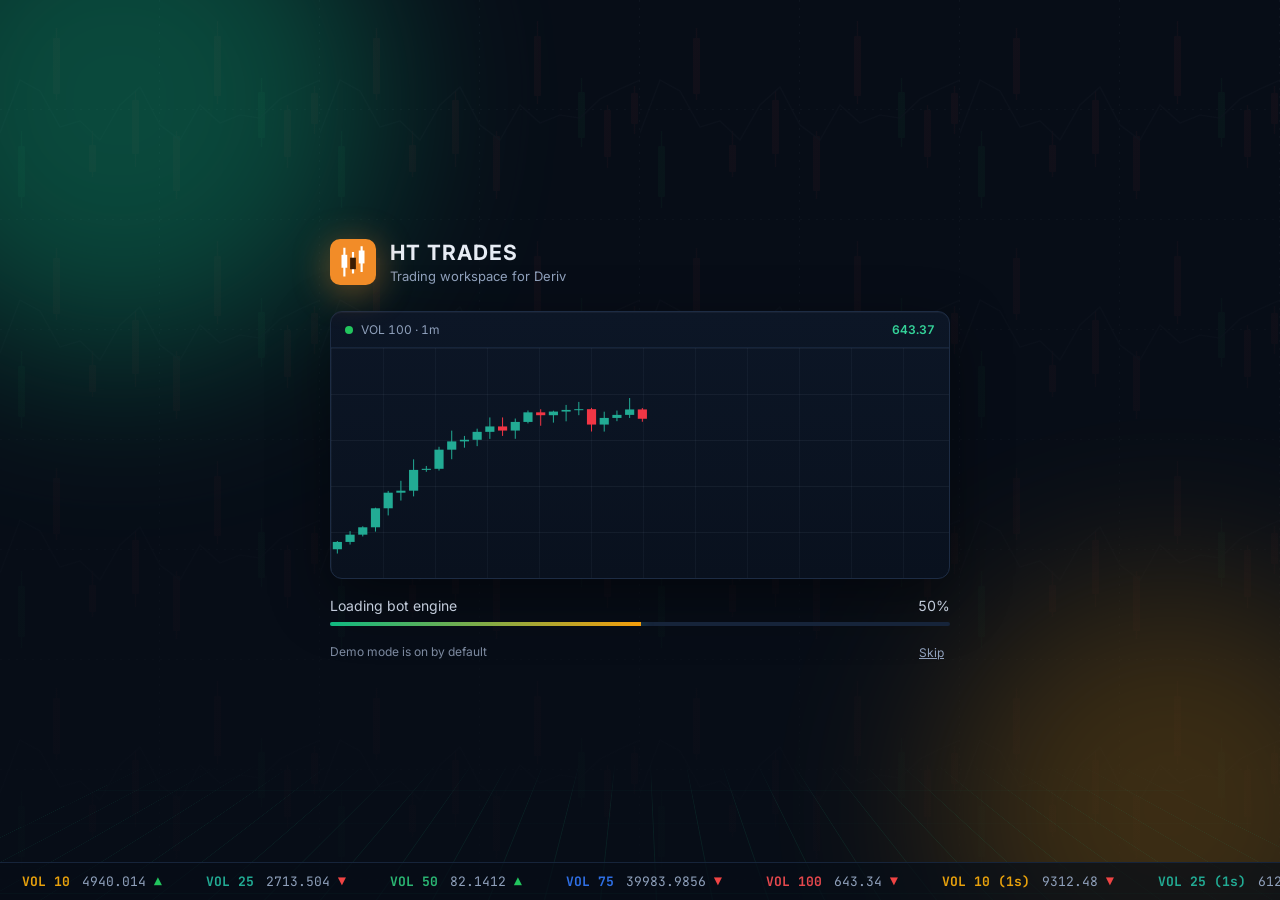
==== index.html @ c27718d3 "Update HTTrades" ====
<!DOCTYPE html>
<html lang="en">
<head>
<meta charset="utf-8">
<meta name="viewport" content="width=device-width, initial-scale=1, viewport-fit=cover">
<title>HT TRADES · Deriv trading workspace</title>
<meta name="description" content="Build, test and run Deriv trading bots. Bot Builder, Free and Premium Bots, Quick Bot, Signal AI, Bulk Trader, Manual Trader, Auto Trader, charts and analysis in one workspace.">
<meta name="theme-color" content="#0f1724">
<link rel="icon" href="data:image/svg+xml,%3Csvg xmlns='http://www.w3.org/2000/svg' viewBox='0 0 32 32'%3E%3Crect width='32' height='32' rx='7' fill='%23f28c28'/%3E%3Crect x='8' y='11' width='4' height='9' fill='%23fff'/%3E%3Crect x='14' y='13' width='4' height='8' fill='%233b1d04'/%3E%3Crect x='20' y='8' width='4' height='9' fill='%23fff'/%3E%3C/svg%3E">
<link rel="preconnect" href="https://fonts.googleapis.com"><link rel="preconnect" href="https://fonts.gstatic.com" crossorigin>
<link rel="stylesheet" href="https://fonts.googleapis.com/css2?family=Inter:wght@400;500;600;700;800&family=JetBrains+Mono:wght@400;600&display=swap">
<link rel="stylesheet" href="css/base.css"><link rel="stylesheet" href="css/boot.css"><link rel="stylesheet" href="css/landing.css"><link rel="stylesheet" href="css/app.css"><link rel="stylesheet" href="css/pages.css"><link rel="stylesheet" href="css/theme.css">
</head>
<body data-view="boot">
<section id="boot">
 <div class="bbg" aria-hidden="true"><i class="glow g1"></i><i class="glow g2"></i><div class="bgrid"></div></div>
 <div class="btk" aria-hidden="true"><div id="btk"></div></div>
 <div class="bx">
  <div class="brandlock"><svg viewBox="0 0 32 32" aria-hidden="true"><rect width="32" height="32" rx="7" fill="#f28c28"/><path d="M10 6v20M16 9v15M22 5v18" stroke="#fff" stroke-width="1.5"/><rect x="8" y="11" width="4" height="9" fill="#fff"/><rect x="14" y="13" width="4" height="8" fill="#3b1d04"/><rect x="20" y="8" width="4" height="9" fill="#fff"/></svg><div><b>HT TRADES</b><span>Trading workspace for Deriv</span></div></div>
  <div class="bchart"><div class="bch"><span><i class="ldot"></i>VOL 100 · 1m</span><span id="bpx">—</span></div><canvas id="bcv"></canvas></div>
  <div class="bmeta"><span id="bst">Initialising workspace</span><span id="bpc">0%</span></div>
  <div class="pb"><b id="bp"></b></div>
  <div class="bfoot"><span>Demo mode is on by default</span><button id="skip">Skip</button></div>
 </div>
</section>

<main id="landing" hidden>
 <header class="ln"><div class="wd">
  <a class="logo" href="#top" aria-label="HT TRADES home"><svg viewBox="0 0 32 32" aria-hidden="true"><rect width="32" height="32" rx="7" fill="#f28c28"/><path d="M10 6v20M16 9v15M22 5v18" stroke="#fff" stroke-width="1.5"/><rect x="8" y="11" width="4" height="9" fill="#fff"/><rect x="14" y="13" width="4" height="8" fill="#3b1d04"/><rect x="20" y="8" width="4" height="9" fill="#fff"/></svg><span>HT <b class="or">TRADES</b></span></a>
  <nav class="lk" id="lk"><a href="#platform">Platform</a><a href="#tools">Tools</a><a href="#markets">Markets</a><a href="#how">How it works</a><a href="#faq">FAQ</a><a href="#risk">Risk</a><button class="mo" data-login>Log in</button><button class="mo" data-signup>Sign up</button></nav>
  <div class="la"><button class="btn b-ln" data-login>Log in</button><button class="btn b-or" data-signup>Sign up</button><button class="mnu" id="mnu" aria-label="Open menu" aria-expanded="false"><svg viewBox="0 0 24 24"><path d="M4 7h16M4 12h16M4 17h16"/></svg></button></div>
 </div></header>
 <div class="tick" id="top"><div id="tk"></div></div>
 <section class="wd hero tilebg-d">
  <div>
   <h1>Build, test and run Deriv trading bots in one workspace</h1>
   <p>Assemble strategies from blocks, follow live market data, and practise on a demo account before you use real funds.</p>
   <div class="cta"><button class="btn b-or" data-login>Log in with Deriv</button><button class="btn b-ln" data-go="app">Explore the demo</button></div>
   <ul class="facts"><li>Demo account by default</li><li>Live Deriv market data</li><li>No coding required</li></ul>
  </div>
  <div class="pn">
   <div class="ph"><div><b id="lcn"></b><span class="sub">1-minute candles</span></div><div class="pp"><b id="lcp"></b><span id="lcc"></span></div></div>
   <div class="tabs" id="lt"></div>
   <canvas id="hc"></canvas>
   <div class="pf sub" id="lcs"></div>
  </div>
 </section>
 <section class="sec wd" id="platform"><h2>Everything you need to run a strategy</h2><p class="lead">One workspace for building, testing and trading, so you spend your time on the strategy rather than the tooling.</p><div class="fg"><div><svg class="ico" viewBox="0 0 24 24"><path d="M4 4h7v7H4zM13 13h7v7h-7zM13 4h7v4h-7zM4 15h7v5H4z"/></svg><h3>Bot Builder</h3><p>Set trade parameters, a buy condition, limits and loss handling, then save, load and run.</p></div><div><svg class="ico" viewBox="0 0 24 24"><path d="M13 3L5 14h6l-1 7 8-11h-6z"/></svg><h3>Quick, Speed and Bulk</h3><p>Run a ready-made bot, trade every tick with Speed Bot, or place several contracts at once.</p></div><div><svg class="ico" viewBox="0 0 24 24"><path d="M4 6h16M4 12h16M4 18h16M9 4v4M15 10v4M8 16v4"/></svg><h3>Manual Trader</h3><p>Trade contract by contract with the live chart beside you.</p></div><div><svg class="ico" viewBox="0 0 24 24"><path d="M8 8h11v11H8zM5 16V5h11"/></svg><h3>Copy Trading</h3><p>Follow the HT TRADES master account and mirror its trades.</p></div><div><svg class="ico" viewBox="0 0 24 24"><path d="M5 20V10M12 20V4M19 20v-7"/></svg><h3>Charts and analysis</h3><p>Live candles, digit statistics and signals calculated from real tick data.</p></div><div><svg class="ico" viewBox="0 0 24 24"><path d="M12 3l8 3v6c0 5-3.5 8-8 9-4.5-1-8-4-8-9V6zM12 8v5M12 16h.01"/></svg><h3>Risk Calculator and Reports</h3><p>Size stakes before you run a bot, then review every settled contract and export it.</p></div></div></section>
 <section class="sec wd" id="tools"><h2>The tools inside</h2><p class="lead">Every tab in the workspace, grouped by what you are trying to do.</p>
  <div class="tl">
   <div><b>Automate</b><p>Bot Builder · Quick Bot · Free Bots · Premium Bots · Auto Trader · Speed Lab</p></div>
   <div><b>Trade by hand</b><p>Manual Trader · Bulk Trader · Copy Trading</p></div>
   <div><b>Read the market</b><p>Charts · Analysis Tools · Signals · Signal AI</p></div>
   <div><b>Stay in control</b><p>Risk Calculator · Reports · Tutorials</p></div>
  </div></section>
 <section class="sec wd" id="markets"><h2>Synthetic indices</h2><p class="lead">Prices stream from Deriv when connected. Change is measured over the last hour.</p>
  <div class="tw"><table class="mk"><thead><tr><th>Index</th><th>Last price</th><th>1h change</th><th>1h trend</th></tr></thead><tbody id="mt"></tbody></table></div><p class="sub" id="mns" style="margin-top:10px"></p></section>
 <section class="sec wd" id="how"><h2>How it works</h2><p class="lead">Go from login to a tested strategy in three steps.</p>
  <div class="st"><div><span>Step 1</span><b>Log in with Deriv</b><p>Log in once with Deriv and come straight back. Your Deriv demo and real accounts appear here.</p></div><div><span>Step 2</span><b>Build or load a bot</b><p>Start from a free bot, import a file, or set up the blocks yourself.</p></div><div><span>Step 3</span><b>Test on demo, then go live</b><p>Run the strategy on a demo account first, and switch to real funds only when you choose to.</p></div></div></section>
 <section class="sec wd" id="faq"><h2>Questions</h2><p class="lead">Short answers to what new users ask first.</p><div class="fq" id="lfq"></div></section>
 <section class="sec wd" id="risk"><div class="rk"><b>Risk warning.</b> Deriv offers complex derivatives that can lose money rapidly. Demo results do not guarantee live performance. Trade only with money you can afford to lose.</div></section>
 <section class="band tilebg-d"><h2>Start on a demo account</h2><p>Practise with 10,000 USD of virtual funds. No card needed.</p><div class="cta" style="justify-content:center"><button class="btn b-or" data-signup>Create a free account</button><button class="btn b-ln" data-go="app">Open the demo</button></div></section>
 <footer class="wd lf">
  <div class="lfg">
   <div><a class="logo" href="#top"><svg viewBox="0 0 32 32" aria-hidden="true"><rect width="32" height="32" rx="7" fill="#f28c28"/><rect x="8" y="11" width="4" height="9" fill="#fff"/><rect x="14" y="13" width="4" height="8" fill="#3b1d04"/><rect x="20" y="8" width="4" height="9" fill="#fff"/></svg><span>HT <b class="or">TRADES</b></span></a><p>An independent third-party tool built on the Deriv API. HT TRADES is not operated by Deriv.</p></div>
   <div><b>Workspace</b><a href="#platform">Platform</a><a href="#tools">Tools</a><a href="#markets">Markets</a><a href="#faq">FAQ</a></div>
   <div><b>Deriv</b><a href="https://deriv.com" target="_blank" rel="noopener">deriv.com</a><a href="https://app.deriv.com/account/api-token" target="_blank" rel="noopener">API token</a><a href="https://api.deriv.com" target="_blank" rel="noopener">Deriv API</a></div>
   <div><b>Account</b><button data-login>Log in</button><button data-signup>Sign up</button><button data-go="app">Demo workspace</button></div>
  </div>
  <p class="lcopy">© <span id="yr">2026</span> HT TRADES. Trading derivatives carries a high risk of loss.</p>
 </footer>
</main>

<div id="app" hidden>
 <header class="appbar">
  <a class="brand" href="#" data-go="landing" aria-label="HT TRADES home"><span class="bl"><svg viewBox="0 0 32 32" aria-hidden="true"><rect width="32" height="32" rx="7" fill="#f28c28"/><path d="M10 6v20M16 9v15M22 5v18" stroke="#fff" stroke-width="1.5"/><rect x="8" y="11" width="4" height="9" fill="#fff"/><rect x="14" y="13" width="4" height="8" fill="#3b1d04"/><rect x="20" y="8" width="4" height="9" fill="#fff"/></svg></span><span class="bt"><b>HT TRADES</b></span></a>
  <div class="acct"><button class="abtn" id="ab-btn" aria-label="Accounts" aria-expanded="false"><span class="coin" id="ak"><svg viewBox="0 0 32 32" aria-hidden="true"><circle cx="16" cy="16" r="16" fill="currentColor"/><path d="M11.5 9.5h5a6.5 6.5 0 0 1 0 13h-5zM8 13.5h7M8 18.5h7" fill="none" stroke="#fff" stroke-width="2.2" stroke-linecap="round" stroke-linejoin="round"/></svg></span><span class="abx"><small id="atg">Demo</small><b class="bal" id="ab">10,000.00 USD</b></span><svg class="chev" viewBox="0 0 24 24"><path d="M6 9l6 6 6-6"/></svg></button><button class="ic prof" id="pf" aria-label="Account menu"><svg viewBox="0 0 24 24"><circle cx="12" cy="12" r="10"/><circle cx="12" cy="10" r="3"/><path d="M6.5 19c1.5-3 9.5-3 11 0"/></svg></button>
   <div class="pop" id="pop" hidden><div class="at"><button data-t="real">Real</button><button data-t="demo" class="on">Demo</button></div><div class="pop-h" id="ph2"><span>Deriv accounts</span><svg viewBox="0 0 24 24"><path d="M6 15l6-6 6 6"/></svg></div><div id="ad"></div><div class="pop-f" id="pft"></div><button class="lo" id="lgo"><span>Log out</span><svg viewBox="0 0 24 24"><path d="M10 4H5v16h5M14 8l4 4-4 4M18 12H9"/></svg></button></div></div>
 </header>
 <div class="nvw" id="nvw"><button class="nva l" id="nvl" aria-label="Scroll tabs left" tabindex="-1"><svg viewBox="0 0 24 24"><path d="M15 6l-6 6 6 6"/></svg></button><nav class="nv" id="nv" aria-label="Workspace"></nav><button class="nva r" id="nvr" aria-label="Scroll tabs right" tabindex="-1"><svg viewBox="0 0 24 24"><path d="M9 6l6 6-6 6"/></svg></button></div>
 <div class="tick2"><div id="tk2"></div></div>
 <div class="warn" id="wn"></div>
 <main class="wrap" id="pg"></main>
 <footer class="dock">
  <button class="risk-b" id="rk">Risk Disclaimer</button>
  <div class="rg"><button class="run" id="rn"></button><label class="exec"><span><small>EXECUTION</small><b id="exv">SLOW</b></span><input type="checkbox" id="ext"><i></i></label><div class="bsb" id="bsb"><b id="bs">Bot is not running</b><span class="dots3"><i></i><i></i><i></i></span></div></div>
  <div class="dr"><span class="dot" id="fdot"></span><span id="ck"></span><button class="ic" id="th" title="Toggle theme" aria-label="Toggle theme"><svg viewBox="0 0 24 24"><circle cx="12" cy="12" r="4"/><path d="M12 2v3M12 19v3M2 12h3M19 12h3M5 5l2 2M17 17l2 2M19 5l-2 2M7 17l-2 2"/></svg></button><button class="ic" id="lgx" title="Log out" aria-label="Log out"><svg viewBox="0 0 24 24"><path d="M10 4H5v16h5M14 8l4 4-4 4M18 12H9"/></svg></button><button class="ic" id="fsb" title="Fullscreen" aria-label="Fullscreen"><svg viewBox="0 0 24 24"><path d="M4 9V4h5M15 4h5v5M20 15v5h-5M9 20H4v-5"/></svg></button></div>
 </footer>
 <button class="aib" id="ai" aria-label="Open assistant"><b>AI</b><i></i></button>
 <aside class="help" id="help" hidden aria-label="AI market scanner">
  <div class="hh"><b>AI Market Scanner</b><button class="ic" id="hx" aria-label="Close"><svg viewBox="0 0 24 24"><path d="M6 6l12 12M18 6L6 18"/></svg></button></div>
  <div class="htabs"><button type="button" data-ht="scan" class="on">Scanner</button><button type="button" data-ht="faq">Help</button></div>
  <div class="hpane" id="hp-scan">
   <div class="sch"><div class="rad" id="rad" aria-hidden="true"><i></i><i></i><i></i></div><div class="sct"><b id="scs">Ready</b><small id="sct">Scans every market for the strongest signal</small><span class="spr"><i id="scp"></i></span></div><button type="button" class="btn b-or" id="scr">Rescan</button></div>
   <div class="scf" id="scf"></div>
   <div class="scl2" id="scl2"></div>
   <p class="scn">Based on recent tick frequencies. Synthetic markets are random, so a strong reading does not guarantee the next trade wins.</p>
  </div>
  <div class="hpane" id="hp-faq" hidden>
   <div class="hs"><input id="hq" placeholder="Ask a question, e.g. martingale" autocomplete="off"></div>
   <div class="hl" id="hl"></div>
   <div class="hf"><button class="btn b-or full" data-page="Tutorials">Open tutorials</button></div>
  </div>
 </aside>
 <div class="dwb" id="dwb" hidden></div>
 <aside class="drw" id="dw" hidden aria-label="Menu"><div class="dwt"><span class="brand sm"><span class="bl"><svg viewBox="0 0 32 32" aria-hidden="true"><rect width="32" height="32" rx="7" fill="#f28c28"/><path d="M10 6v20M16 9v15M22 5v18" stroke="#fff" stroke-width="1.5"/><rect x="8" y="11" width="4" height="9" fill="#fff"/><rect x="14" y="13" width="4" height="8" fill="#3b1d04"/><rect x="20" y="8" width="4" height="9" fill="#fff"/></svg></span><span class="bt"><b>HT TRADES</b></span></span><button class="ic" id="dwx" aria-label="Close menu"><svg viewBox="0 0 24 24"><path d="M6 6l12 12M18 6L6 18"/></svg></button></div><div class="dwl" id="dwl"></div></aside>
</div>
<dialog id="lsetup"><h3>Deriv login is not connected yet</h3><p>Set your HT TRADES app ID (APP_ID) in <b>js/config.js</b>. In Deriv's app registration its redirect URL must be this site's address. Details are in the README.</p><button class="btn b-wh" data-go="app">Explore the demo instead</button><form method="dialog"><button class="btn b-ln">Close</button></form></dialog>
<dialog id="sg"><h3>Create your account</h3><p>HT TRADES runs on your Deriv account. Sign up with Deriv for free, then come back here and log in.</p><a class="btn b-or" id="sgo" href="https://deriv.com/signup/" target="_blank" rel="noopener">Sign up on Deriv</a><button class="btn b-wh" data-go="app">Try the demo first</button><p class="dsm">Already have an account? <button class="lnk" data-login>Log in</button></p><form method="dialog"><button class="btn b-ln">Cancel</button></form></dialog>
<dialog id="rkd"><h3>Risk disclaimer</h3><p>Deriv offers complex derivatives that carry a high risk of losing money rapidly. Demo results do not guarantee live performance. Only trade what you can afford to lose.</p><form method="dialog"><button class="btn b-or">I understand</button></form></dialog>
<dialog id="cf"><h3>Switch to your real account?</h3><p>Contracts you buy on a real account use real money from your Deriv balance and carry a high risk of loss. Running bots stop when you switch.</p><button class="btn b-or" id="cfy">Switch to real</button><form method="dialog"><button class="btn b-ln">Cancel</button></form></dialog>
<dialog id="qsd" class="wide"></dialog>
<dialog id="gd" class="wide"></dialog>
<div id="ovl" hidden><div class="ovb"><span class="spin"></span><b id="ovt"></b><small id="ovs"></small></div></div>
<div id="toast" role="status" aria-live="polite" hidden></div>

<script src="js/config.js"></script>
<script src="js/oauth.js"></script>
<script src="js/core.js"></script>
<script src="js/chart.js"></script>
<script src="js/boot.js"></script>
<script src="js/engine.js"></script>
<script src="js/deriv.js"></script>
<script src="js/kit.js"></script>
<script src="js/p1.js"></script>
<script src="js/p2.js"></script>
<script src="js/p3.js"></script>
<script src="js/p4.js"></script>
<script src="js/account.js"></script>
<script src="js/admin.js"></script>
<script src="js/ui.js"></script>
<script src="js/help.js"></script>
<script src="js/feed.js"></script>
</body>
</html>
---- css/base.css ----
:root{box-sizing:border-box;padding-top:env(safe-area-inset-top,0px);padding-bottom:env(safe-area-inset-bottom,0px);
--bg:#f3f5fa;--card:#fff;--ink:#0f1a2b;--mut:#5d6a84;--line:#e3e8f0;--or:#f28c28;--or2:#c8600c;--cy:#22d3ee;--up:#12a372;--dn:#e5484d;--nav:#0a1220;
--font:"Inter","Segoe UI",Roboto,"Helvetica Neue",Arial,sans-serif}
@media(prefers-color-scheme:dark){:root:not([data-theme="light"]){--bg:#0b1220;--card:#121b2e;--ink:#e8eefb;--mut:#8b98b5;--line:#22304a;--up:#22c08a}}
:root[data-theme="dark"]{--bg:#0b1220;--card:#121b2e;--ink:#e8eefb;--mut:#8b98b5;--line:#22304a;--up:#22c08a}
html{scroll-padding-top:calc(72px + env(safe-area-inset-top,0px));scroll-behavior:smooth}
*,*:before,*:after{box-sizing:border-box}
body{margin:0;background:var(--bg);color:var(--ink);font-family:var(--font);-webkit-font-smoothing:antialiased}
body[data-view=boot],body[data-view=landing]{background:#0a0f18}
[hidden]{display:none!important}
button{font:inherit;cursor:pointer;border:0}
.mono{font-variant-numeric:tabular-nums}
.or{color:var(--or)}.cy{color:var(--cy)}.up{color:var(--up)}.dn{color:var(--dn)}
.logo{display:flex;align-items:center;gap:10px;font-weight:600;letter-spacing:.03em;color:inherit;text-decoration:none}
.logo svg{width:30px;height:30px;flex:none}
.btn{padding:12px 22px;border-radius:6px;font-weight:600;transition:background .15s,border-color .15s}
.b-or{background:var(--or2);color:#fff}.b-or:hover{background:#b45409}
.b-ln{background:transparent;color:#e8eefb;border:1px solid #33425f}.b-ln:hover{border-color:#5a6a88}
.b-wh{background:#fff;color:#0a1220}.b-wh:hover{background:#e7ecf4}
.btn.full{display:block;width:100%;margin-top:12px}

dialog{border:1px solid #1c2c48;border-radius:14px;background:#0d1728;color:#e8eefb;padding:26px;width:min(400px,92vw)}
dialog::backdrop{background:#000a;backdrop-filter:blur(3px)}
dialog h3{margin:0 0 6px;font-size:20px}
dialog p{color:#9fb0cc;line-height:1.5}dialog .btn{display:block;width:100%;margin-top:10px;text-align:center}
dialog a.btn{text-decoration:none}
dialog form{margin:0}
dialog .dsm{font-size:14px;margin:16px 0 4px;text-align:center}
.lnk{background:none;color:var(--or);font-weight:600;padding:0;text-decoration:underline;text-underline-offset:3px}
#toast{position:fixed;left:50%;transform:translateX(-50%);bottom:calc(84px + env(safe-area-inset-bottom,0px));background:#0a1220;color:#fff;padding:11px 16px;border-radius:8px;z-index:30;font-size:14px;max-width:min(520px,90vw);box-shadow:0 8px 30px #0005;border:1px solid #22304a}
:focus-visible{outline:2px solid var(--cy);outline-offset:2px}
@media(prefers-reduced-motion:reduce){*{animation:none!important;transition:none!important;scroll-behavior:auto!important}}
---- css/boot.css ----
/* Loading screen: trading backdrop + candle chart panel */
#boot{position:relative;min-height:100vh;display:grid;place-items:center;padding:24px;background:#070d17;color:#e7ecf4;overflow:hidden}
.bbg{position:absolute;inset:0;background-image:linear-gradient(180deg,rgba(7,13,23,.55),rgba(7,13,23,.92)),var(--tile-d);background-size:auto,320px 220px;animation:bgpan 60s linear infinite}
@keyframes bgpan{to{background-position:0 0,-320px -220px}}
.bgrid{position:absolute;inset:-50% -10% 0;background-image:linear-gradient(rgba(16,185,129,.10) 1px,transparent 1px),linear-gradient(90deg,rgba(16,185,129,.10) 1px,transparent 1px);background-size:56px 56px;transform:perspective(600px) rotateX(58deg);transform-origin:50% 100%;top:55%;mask-image:linear-gradient(180deg,transparent,#000 40%)}
.glow{position:absolute;border-radius:50%;filter:blur(90px);opacity:.35}
.glow.g1{width:520px;height:520px;background:#10b981;left:-140px;top:-160px;animation:gl 9s ease-in-out infinite alternate}
.glow.g2{width:460px;height:460px;background:#f59e0b;right:-120px;bottom:-140px;opacity:.22;animation:gl 11s ease-in-out infinite alternate-reverse}
@keyframes gl{to{transform:translate(60px,40px) scale(1.1)}}
.btk{position:absolute;left:0;right:0;bottom:0;overflow:hidden;white-space:nowrap;border-top:1px solid #16243a;background:rgba(7,13,23,.7);font:13px "JetBrains Mono",Consolas,monospace;color:#8fa0bb}
.btk>div{display:inline-block;padding:10px 0;animation:tk 50s linear infinite}.btk span{margin:0 22px}.btk b{font-weight:700;margin-right:4px}.btk em{font-style:normal}.btk .u{color:#22c55e}.btk .d{color:#ef4444}
.bx{position:relative;width:min(620px,100%)}
.brandlock{display:flex;align-items:center;gap:14px;margin-bottom:26px}
.brandlock svg{width:46px;height:46px;filter:drop-shadow(0 6px 18px rgba(242,140,40,.45))}
.brandlock b{display:block;font-size:21px;font-weight:700;letter-spacing:.05em}
.brandlock span{color:#8fa0bb;font-size:13px}
.bchart{border:1px solid #1d2c44;border-radius:12px;background:linear-gradient(180deg,#0c1626,#09111e);box-shadow:0 20px 60px rgba(0,0,0,.45),inset 0 1px 0 rgba(255,255,255,.04);overflow:hidden}
.bch{display:flex;justify-content:space-between;align-items:center;padding:10px 14px;border-bottom:1px solid #16243a;font-size:12px;color:#8fa0bb;font-variant-numeric:tabular-nums}.bch span{display:flex;align-items:center;gap:8px}#bpx{color:#34d399;font-weight:600}
.ldot{width:8px;height:8px;border-radius:50%;background:#22c55e;box-shadow:0 0 0 0 #22c55e88;animation:ld 1.6s infinite}@keyframes ld{70%{box-shadow:0 0 0 8px transparent}}
#bcv{width:100%;height:230px;display:block;background-image:linear-gradient(rgba(143,160,187,.08) 1px,transparent 1px),linear-gradient(90deg,rgba(143,160,187,.06) 1px,transparent 1px);background-size:100% 46px,52px 100%}
.bmeta{display:flex;justify-content:space-between;margin:18px 0 8px;font-size:14px;color:#c3ccdb;font-variant-numeric:tabular-nums}
.pb{height:4px;background:#16243a;border-radius:2px;overflow:hidden}
.pb b{display:block;height:100%;width:0;background:linear-gradient(90deg,#10b981,#f59e0b);box-shadow:0 0 12px #10b98188}
.bfoot{display:flex;justify-content:space-between;margin-top:18px;font-size:12px;color:#7d8aa0}
#skip{background:none;color:#8fa0bb;text-decoration:underline;font-size:12px}
@media(prefers-reduced-motion:reduce){.bbg,.glow,.btk>div{animation:none}}
---- css/landing.css ----
#landing{background:#0a0f18;color:#e7ecf4;line-height:1.5}
#landing a{color:inherit;text-decoration:none}
.wd{max-width:1200px;margin:0 auto;padding:0 24px}
.ln{position:sticky;top:env(safe-area-inset-top,0px);z-index:5;background:#0a0f18f2;border-bottom:1px solid #1d293b}
.ln .wd{display:flex;align-items:center;gap:32px;height:64px}
.lk{display:flex;gap:26px;flex:1;font-size:14px;color:#a5b0c2}
.lk a:hover{color:#fff}
.la{display:flex;gap:10px}.ln .btn{padding:9px 18px;font-size:14px}
.tick{overflow:hidden;white-space:nowrap;background:#0d1420;border-bottom:1px solid #1d293b;font-size:13px}
.tick>div{display:inline-block;padding:10px 0;animation:mq 60s linear infinite}
.ti{margin:0 24px;font-variant-numeric:tabular-nums}.ti b{color:#8895ab;font-weight:500;margin-right:8px}
@keyframes mq{to{transform:translateX(-50%)}}
.hero{display:grid;grid-template-columns:minmax(0,5fr) minmax(0,6fr);gap:56px;align-items:center;padding-top:72px;padding-bottom:64px}
.hero h1{font-size:clamp(32px,4.2vw,50px);line-height:1.12;font-weight:600;letter-spacing:-.015em;margin:0 0 18px}
.hero p{font-size:17px;line-height:1.6;color:#a5b0c2;margin:0 0 28px;max-width:520px}
.cta{display:flex;flex-wrap:wrap;gap:12px}
.facts{display:flex;flex-wrap:wrap;gap:8px 24px;margin:32px 0 0;padding:20px 0 0;border-top:1px solid #1d293b;list-style:none;color:#8895ab;font-size:13px}
.facts li:before{content:"";display:inline-block;width:6px;height:6px;border-radius:50%;background:#22ab94;margin-right:8px}
.pn{background:#0d1420;border:1px solid #1d293b;border-radius:8px}
.ph{display:flex;justify-content:space-between;align-items:flex-start;padding:16px 18px 10px}
.ph b{display:block;font-size:16px;font-weight:600}
.sub{color:#8895ab;font-size:12px}
.pp{text-align:right}.pp b{font-size:20px;font-variant-numeric:tabular-nums}.pp span{font-size:13px;font-weight:600}
.tabs{display:flex;gap:2px;padding:0 12px;border-bottom:1px solid #1d293b;overflow-x:auto}
.tabs button{background:none;color:#8895ab;padding:9px 12px;font-size:13px;border-bottom:2px solid transparent;white-space:nowrap}
.tabs button.on{color:#fff;border-bottom-color:#f28c28}
#hc{width:100%;height:340px;display:block}
.pf{padding:10px 18px;border-top:1px solid #1d293b}
.sec{padding-top:72px;padding-bottom:72px;border-top:1px solid #1d293b;scroll-margin-top:64px}
.sec h2,.band h2{font-size:28px;font-weight:600;margin:0 0 10px;letter-spacing:-.01em}
.lead{color:#a5b0c2;margin:0 0 36px;max-width:620px;line-height:1.6}
.fg{display:grid;grid-template-columns:repeat(auto-fit,minmax(280px,1fr));gap:1px;background:#1d293b;border:1px solid #1d293b;border-radius:8px;overflow:hidden}
.fg>div{background:#0d1420;padding:26px}
.ico{width:24px;height:24px;fill:none;stroke:#f28c28;stroke-width:1.6;stroke-linecap:round;stroke-linejoin:round;margin-bottom:14px}
.fg h3{margin:0 0 6px;font-size:16px;font-weight:600}.fg p{margin:0;color:#8895ab;font-size:14px;line-height:1.55}
table.mk{width:100%;border-collapse:collapse;font-size:14px;background:#0d1420}
.mk th{text-align:left;color:#8895ab;font-weight:500;font-size:12px;padding:12px 16px;border-bottom:1px solid #1d293b}
.mk td{padding:12px 16px;border-bottom:1px solid #1d293b;font-variant-numeric:tabular-nums}
.tw{border:1px solid #1d293b;border-radius:8px}
.st{display:grid;grid-template-columns:repeat(auto-fit,minmax(240px,1fr));gap:32px}
.st>div{border-top:2px solid #f28c28;padding-top:16px}
.st span{display:block;color:#f28c28;font-size:13px;font-weight:600;margin-bottom:8px}
.st b{display:block;font-size:16px;font-weight:600;margin-bottom:6px}.st p{margin:0;color:#8895ab;font-size:14px;line-height:1.55}
.rk{border:1px solid #3a2f18;background:#15110a;border-radius:8px;padding:18px 22px;color:#c9b483;font-size:14px;line-height:1.6}
.band{background:#0d1420;border-top:1px solid #1d293b;border-bottom:1px solid #1d293b;text-align:center;padding:64px 24px}
.band p{color:#a5b0c2;margin:0 0 24px}
.lf{padding-top:28px;padding-bottom:36px;color:#7d8aa0;font-size:13px;line-height:1.6}
@media(max-width:900px){.hero{grid-template-columns:minmax(0,1fr);padding-top:40px;gap:36px}.lk{display:none}.ln .wd{gap:12px;justify-content:space-between}#hc{height:260px}}

/* Landing additions: mobile menu, tools, FAQ, footer */
.ln .logo{flex:none}
.lk .mo{display:none}
.mnu{display:none;background:none;color:#e7ecf4;padding:6px;border-radius:6px}
.mnu svg{width:24px;height:24px;fill:none;stroke:currentColor;stroke-width:2;stroke-linecap:round;display:block}
.tl{display:grid;grid-template-columns:repeat(auto-fit,minmax(240px,1fr));gap:1px;background:#1d293b;border:1px solid #1d293b;border-radius:8px;overflow:hidden}
.tl>div{background:#0d1420;padding:22px 24px}
.tl b{display:block;font-weight:600;margin-bottom:6px;color:#f28c28}
.tl p{margin:0;color:#a5b0c2;font-size:14px;line-height:1.7}
.fq{display:grid;gap:8px;max-width:820px}
.fq details{border:1px solid #1d293b;border-radius:8px;background:#0d1420}
.fq summary{cursor:pointer;padding:16px 20px;font-weight:600;list-style:none;display:flex;justify-content:space-between;gap:16px}
.fq summary::-webkit-details-marker{display:none}
.fq summary:after{content:"+";color:#f28c28;font-weight:600;font-size:18px;line-height:1}
.fq details[open] summary:after{content:"−"}
.fq details p{margin:0;padding:0 20px 18px;color:#a5b0c2;line-height:1.6}
.lf{border-top:1px solid #1d293b;padding-top:44px}
.lfg{display:grid;grid-template-columns:2fr 1fr 1fr 1fr;gap:32px}
.lfg>div{display:grid;gap:10px;align-content:start}
.lfg b{color:#e7ecf4;font-weight:600;font-size:14px}
.lfg a,.lfg button{color:#8895ab;font-size:14px;background:none;padding:0;text-align:left;justify-self:start}
.lfg a:hover,.lfg button:hover{color:#fff}
.lfg p{margin:4px 0 0;max-width:340px}
.lcopy{margin:36px 0 0;padding-top:20px;border-top:1px solid #1d293b}
@media(max-width:900px){
 .mnu{display:block}
 .ln.open .lk{display:flex;position:absolute;top:64px;left:0;right:0;flex-direction:column;gap:2px;background:#0a0f18;padding:10px 24px 20px;border-bottom:1px solid #1d293b;box-shadow:0 20px 40px #0008}
 .ln.open .lk a,.ln.open .lk .mo{display:block;padding:12px 0;font-size:16px;color:#e7ecf4;background:none;text-align:left;border-bottom:1px solid #1d293b}
 .lfg{grid-template-columns:1fr 1fr}.lfg>div:first-child{grid-column:1/-1}}
@media(max-width:520px){.la .b-ln{display:none}.ln .btn{padding:8px 14px}.hero h1{font-size:30px}.sec{padding-top:52px;padding-bottom:52px}}

/* ===== Small-screen hardening ===== */
html,body{max-width:100%;overflow-x:clip}
.hero>*,.pn,.fg>div,.tl>div,.st>div,.lfg>div{min-width:0}
.hero h1,.hero p,.lead,.fq summary,.rk{overflow-wrap:anywhere}
.tw{overflow-x:auto;-webkit-overflow-scrolling:touch}
@media(max-width:900px){
 .wd{padding-left:max(16px,env(safe-area-inset-left,0px));padding-right:max(16px,env(safe-area-inset-right,0px))}
 .fg,.tl,.st{grid-template-columns:minmax(0,1fr)}
 .sec h2,.band h2{font-size:24px}
 .ph{gap:12px}.pp b{font-size:18px}
}
@media(max-width:520px){
 .hero{padding-top:28px;padding-bottom:40px;gap:28px}
 .hero p{font-size:15px;margin-bottom:22px}
 .cta{flex-direction:column}.cta .btn{width:100%;text-align:center}
 .facts{gap:6px 16px;margin-top:24px;padding-top:16px}
 #hc{height:220px}
 .ph{padding:14px 14px 8px}.pf{padding:10px 14px}
 .fg>div,.tl>div{padding:20px}
 .mk th,.mk td{padding:10px 12px;white-space:nowrap}
 .band{padding:48px 16px}.band .cta{align-items:stretch}
 .lfg{grid-template-columns:1fr}
 .ln .wd{height:56px}.ln.open .lk{top:56px;padding:8px 16px 16px}
}
@media(max-width:360px){.ln .btn{padding:7px 10px;font-size:13px}.logo span{font-size:15px}.hero h1{font-size:26px}}
---- css/app.css ----
/* ===== App shell ===== */
:root{--bg:#f6f7f9;--card:#fff;--ink:#141b2d;--mut:#5f6b80;--line:#e3e7ee;--soft:#f1f3f7;--navbg:#1b2232;--act:#8a3d0b;--teal:#3fa7a1;--teal2:#2c8f8a;--gold:#f6c33a;--or:#f28c28;--or2:#c8600c;--up:#12a372;--dn:#e5484d;--blk:#0d3c66}
@media(prefers-color-scheme:dark){:root:not([data-theme="light"]){--bg:#0b1220;--card:#121b2e;--ink:#e8eefb;--mut:#8b98b5;--line:#22304a;--soft:#18233a;--up:#22c08a}}
:root[data-theme="dark"]{--bg:#0b1220;--card:#121b2e;--ink:#e8eefb;--mut:#8b98b5;--line:#22304a;--soft:#18233a;--up:#22c08a}
body[data-view=app]{background:var(--bg)}
#app{min-height:100vh;display:flex;flex-direction:column}
svg{flex:none}
#app svg:not([fill]){fill:none;stroke:currentColor;stroke-width:1.8;stroke-linecap:round;stroke-linejoin:round}
/* header */
.appbar{display:flex;align-items:center;justify-content:space-between;gap:16px;padding:10px 22px;background:var(--card);border-bottom:1px solid var(--line);position:sticky;top:0;z-index:20}
.brand{display:flex;align-items:center;gap:12px;text-decoration:none;color:var(--ink)}
.brand .bl{width:46px;height:46px;border-radius:50%;background:radial-gradient(circle at 30% 30%,#2a3346,#0c111b);display:grid;place-items:center;box-shadow:0 0 0 2px #f28c28,0 4px 14px #0003}
.brand .bl svg{width:28px;height:28px}
.brand .bt{display:grid;grid-template-columns:auto auto;align-items:center;gap:0 6px;line-height:1}
.brand .bt b{font-weight:800;font-size:18px;letter-spacing:.04em}
.brand .bt i{font-style:normal;font-weight:800;font-size:12px;letter-spacing:.06em;color:#fff;background:linear-gradient(180deg,#1aa36f,#0d7a50);padding:4px 8px;border-radius:5px;box-shadow:0 0 0 2px #fff,0 0 0 3px #0d7a50}
.brand .bt small{grid-column:1/-1;font-size:9px;letter-spacing:.32em;color:var(--mut);margin-top:6px;font-weight:600}
.brand.sm .bl{width:34px;height:34px}.brand.sm .bl svg{width:20px;height:20px}
.acct{position:relative;display:flex;align-items:center;gap:10px}
.abtn{display:flex;align-items:center;gap:10px;background:none;padding:6px 8px;border-radius:10px;color:var(--ink)}
.abtn:hover{background:var(--soft)}
.coin{width:34px;height:34px;color:#87a9a5;display:block}.coin svg{width:100%;height:100%}.coin.rl{color:var(--dn)}
.abx{display:grid;text-align:left;line-height:1.2}.abx small{font-size:11px;color:var(--mut);white-space:nowrap;max-width:200px;overflow:hidden;text-overflow:ellipsis}.abx small.dn{color:var(--dn)}
.bal{font-size:19px;font-weight:700;color:var(--teal);font-variant-numeric:tabular-nums}
.chev{width:20px;height:20px;color:var(--mut)}
.ic{background:none;color:var(--ink);padding:6px;border-radius:8px;display:grid;place-items:center}.ic:hover{background:var(--soft)}
.ic svg{width:24px;height:24px}
/* account popover */
.pop{position:absolute;right:0;top:calc(100% + 8px);width:340px;background:var(--card);border:1px solid var(--line);border-radius:12px;box-shadow:0 16px 40px #0003;z-index:40;overflow:hidden}
.at{display:grid;grid-template-columns:1fr 1fr;border-bottom:1px solid var(--line)}
.at button{background:none;padding:13px;font-weight:600;color:var(--mut);border-bottom:2px solid transparent}.at button.on{color:var(--ink);border-color:var(--dn)}
.pop-h{display:flex;justify-content:space-between;align-items:center;padding:12px 16px;font-weight:700;cursor:pointer}.pop-h svg{width:18px;height:18px}.pop-h.shut svg{transform:rotate(180deg)}
#ad{padding:0 10px 8px}
.acb{border-radius:8px}.acb.on{background:var(--soft)}
.ar{display:flex;align-items:center;gap:10px;width:100%;background:none;padding:10px 8px;color:var(--ink);text-align:left}
.ar .coin{width:30px;height:30px}.ai2{display:grid;flex:1}.ai2 small{color:var(--mut);font-size:12px}
.rs{padding:0 8px 10px;text-align:right}.rb{background:none;border:1px solid var(--line);color:var(--ink);padding:6px 12px;border-radius:6px;font-weight:600;font-size:13px}
.pop-f{padding:12px 16px;border-top:1px solid var(--line);font-size:13px;color:var(--mut);text-align:center}
.lo{display:flex;justify-content:flex-end;align-items:center;gap:8px;width:100%;background:none;padding:12px 16px;border-top:1px solid var(--line);color:var(--ink);font-weight:600}.lo svg{width:18px;height:18px}
.pnote{margin:6px 6px 10px;color:var(--mut);font-size:14px;line-height:1.5}
#ad .btn{display:block;width:calc(100% - 12px);margin:0 6px 10px}
/* tab bar */
.nvw{position:sticky;top:67px;z-index:19;background:var(--navbg)}
.nv{display:flex;overflow-x:auto;scrollbar-width:none;scroll-behavior:smooth}.nv::-webkit-scrollbar{display:none}
.nv button{display:flex;align-items:center;gap:9px;flex:none;background:none;color:#fff;padding:16px 14px;font-weight:600;font-size:15px;white-space:nowrap;letter-spacing:.005em}
.nv button svg{width:22px;height:22px;color:var(--or);stroke-width:1.7}
.nv button:hover{background:#ffffff10}
.nv button.on{background:var(--act)}.nv button.on svg{color:#fff}
.nv .nmenu{padding:16px 18px;border-right:1px solid #ffffff18}.nv .nmenu svg{color:#e7ecf4}
.nva{display:none;position:absolute;top:0;bottom:0;z-index:2;width:46px;color:#fff;background:transparent;align-items:center}
.nva svg{width:20px;height:20px}
.nva.l{left:0;justify-content:flex-start;padding-left:8px;background:linear-gradient(90deg,var(--navbg) 55%,transparent)}
.nva.r{right:0;justify-content:flex-end;padding-right:8px;background:linear-gradient(270deg,var(--navbg) 55%,transparent)}
.nvw.cl .nva.l,.nvw.cr .nva.r{display:flex}
/* ticker */
.tick2{background:var(--card);border-bottom:1px solid var(--line);overflow:hidden;white-space:nowrap;font-family:"JetBrains Mono",Consolas,monospace;font-size:14px}
.tick2>div{display:inline-block;padding:9px 0;animation:tk 70s linear infinite}
.ti{margin:0 20px}.ti b{font-weight:700;margin-right:6px}.ti span{color:var(--mut)}.ti .up{color:var(--up)}.ti .dn{color:var(--dn)}
@keyframes tk{to{transform:translateX(-50%)}}
.warn{margin:0;padding:8px 22px;font-size:13px;background:#fdf3e6;color:#5b3a12;border-bottom:1px solid #f2dcc0}
.warn.rl{background:#fde8e8;color:#7a1d1d;border-color:#f6caca}
:root[data-theme="dark"] .warn{background:#2a1f10;color:#f0d7b3;border-color:#3a2a14}
.warn .lnk{font-size:inherit}
.wrap{flex:1;padding:22px 26px 110px;max-width:none}
/* page loader + spinners */
.spin{width:16px;height:16px;border:2.5px solid currentColor;border-right-color:transparent;border-radius:50%;display:inline-block;animation:sp .7s linear infinite;vertical-align:-3px;flex:none}
@keyframes sp{to{transform:rotate(360deg)}}
.busy{opacity:.85;cursor:progress!important;display:inline-flex;align-items:center;justify-content:center;gap:8px}
.pload{display:flex;flex-direction:column;align-items:center;justify-content:center;gap:14px;min-height:50vh;color:var(--mut);font-weight:500}
.pload .spin{width:42px;height:42px;border-width:4px;color:var(--or)}
/* dock */
.dock{position:fixed;left:0;right:0;bottom:0;z-index:15;display:flex;align-items:center;justify-content:space-between;gap:12px;padding:8px 22px calc(8px + env(safe-area-inset-bottom,0px));background:color-mix(in srgb,var(--card) 92%,transparent);backdrop-filter:blur(8px);border-top:1px solid var(--line)}
.risk-b{background:linear-gradient(180deg,#ffd84d,#f2b705);color:#3a2a00;font-weight:700;font-size:14px;padding:12px 24px;border-radius:6px;box-shadow:0 3px 0 #b88a00,0 6px 14px #f2b70555;border:1px solid #d9a400}
.rg{display:flex;align-items:stretch;border-radius:6px;overflow:hidden;box-shadow:0 2px 10px #0001;border:1px solid var(--line)}
.run{display:inline-flex;align-items:center;gap:10px;background:var(--teal);color:#fff;font-weight:700;font-size:19px;padding:12px 26px}
.run svg{width:20px;height:20px;fill:#fff!important;stroke:none!important}
.run:hover{background:var(--teal2)}.run.stop{background:var(--dn)}
.run.sm{font-size:15px;padding:9px 16px;border-radius:6px}.run.sm svg{width:15px;height:15px}
.exec{display:flex;align-items:center;gap:12px;padding:0 14px;background:var(--card);cursor:pointer;border-right:1px solid var(--line)}
.exec span{display:grid;line-height:1.1}.exec small{font-size:12px;letter-spacing:.06em;color:var(--mut)}.exec b{font-size:18px;letter-spacing:.08em;font-family:"JetBrains Mono",monospace}
.exec input{position:absolute;opacity:0;pointer-events:none}
.exec i{width:48px;height:26px;border-radius:13px;background:var(--soft);border:1px solid var(--line);position:relative;transition:background .2s}
.exec i:after{content:"";position:absolute;left:3px;top:3px;width:18px;height:18px;border-radius:50%;background:#f2a71b;transition:left .2s}
.exec.fast i{background:#d8f3e8}.exec.fast i:after{left:25px;background:var(--up)}
.bsb{display:grid;place-items:center;gap:4px;min-width:210px;padding:6px 18px;background:#fffbea;border-left:2px solid #f4d06f}
:root[data-theme="dark"] .bsb{background:#2a2412}
.bsb b{font-size:16px;white-space:nowrap;max-width:280px;overflow:hidden;text-overflow:ellipsis}
.dots3{display:flex;gap:40px;width:100%;justify-content:center;border-top:1px dashed #d8c48a;padding-top:3px}.dots3 i{width:4px;height:4px;border-radius:50%;background:#59523a}
.bsb.on .dots3 i{animation:pu 1.2s infinite}.bsb.on .dots3 i:nth-child(2){animation-delay:.2s}.bsb.on .dots3 i:nth-child(3){animation-delay:.4s}
@keyframes pu{50%{background:var(--up);transform:scale(1.8)}}
.dr{display:flex;align-items:center;gap:6px;color:var(--ink);font-size:15px}
.dr #ck{padding:0 12px;border-right:1px solid var(--line);margin-right:4px;font-variant-numeric:tabular-nums}
.dot{width:12px;height:12px;border-radius:50%;background:var(--teal);margin-right:4px;box-shadow:0 0 0 3px #3fa7a133}.dot.sim{background:var(--or);box-shadow:0 0 0 3px #f28c2833}
/* AI assistant button */
.aib{position:fixed;right:22px;bottom:calc(84px + env(safe-area-inset-bottom,0px));z-index:16;width:72px;height:72px;border-radius:50%;background:radial-gradient(circle at 35% 30%,#8b5cf6,#5b21b6 70%);color:#fff;box-shadow:0 10px 30px #7c3aed66,0 0 0 6px #8b5cf622}
.aib b{font-size:24px;font-weight:800}.aib i{position:absolute;right:6px;top:4px;width:14px;height:14px;border-radius:50%;background:#22c55e;border:2px solid #fff}
.aib:hover{transform:translateY(-2px)}
.help{position:fixed;right:22px;bottom:calc(166px + env(safe-area-inset-bottom,0px));z-index:17;width:min(400px,calc(100vw - 24px));max-height:min(560px,calc(100vh - 260px));display:flex;flex-direction:column;background:var(--card);border:1px solid var(--line);border-radius:14px;box-shadow:0 20px 60px #0005;overflow:hidden}
.hh{display:flex;justify-content:space-between;align-items:center;padding:12px 12px 12px 18px;background:linear-gradient(90deg,#6d28d9,#4c1d95);color:#fff}.hh .ic{color:#fff}
.hs{padding:12px 14px;border-bottom:1px solid var(--line)}.hl{overflow:auto;padding:6px 14px;flex:1}
.hl details{border-bottom:1px solid var(--line)}.hl summary{cursor:pointer;padding:12px 0;font-weight:600;font-size:14px}.hl details p{margin:0 0 12px;color:var(--mut);font-size:14px;line-height:1.55}
.hempty{color:var(--mut);font-size:14px;padding:12px 0}.hf{padding:0 14px 14px}
/* drawer */
.dwb{position:fixed;inset:0;background:#0007;z-index:30}
.drw{position:fixed;left:0;top:0;bottom:0;width:min(320px,86vw);background:var(--card);z-index:31;display:flex;flex-direction:column;box-shadow:10px 0 40px #0004;animation:dwi .2s ease-out}
@keyframes dwi{from{transform:translateX(-100%)}}
.dwt{display:flex;justify-content:space-between;align-items:center;padding:14px 16px;border-bottom:1px solid var(--line)}
.dwl{overflow:auto;padding:8px 10px 20px}.dwh{margin:14px 10px 6px;font-size:12px;letter-spacing:.08em;color:var(--mut);font-weight:700;text-transform:uppercase}
.dwl button{display:flex;align-items:center;gap:12px;width:100%;background:none;color:var(--ink);padding:10px 12px;border-radius:8px;font-weight:500;text-align:left}
.dwl button svg{width:20px;height:20px;color:var(--or)}.dwl button:hover{background:var(--soft)}.dwl button.on{background:#8a3d0b18;color:var(--act);font-weight:700}
/* dialogs (light, workspace) */
dialog.wide{width:min(560px,94vw)}
#app~dialog,dialog#qsd,dialog#gd{background:var(--card);color:var(--ink);border-color:var(--line)}
dialog#qsd p,dialog#gd p{color:var(--mut)}
.dlgb{display:flex;gap:10px;justify-content:flex-end;margin-top:16px;flex-wrap:wrap}.dlgb .btn{width:auto;display:inline-flex;margin:0}
/* shared form controls */
input,select,textarea{font:inherit;color:var(--ink);background:var(--card);border:1px solid var(--line);border-radius:6px;padding:10px 12px;width:100%;min-width:0}
input:focus,select:focus{outline:2px solid #3fa7a155;border-color:var(--teal)}
input:disabled,select:disabled{background:var(--soft);color:var(--mut)}
.fld{display:grid;gap:6px;margin-bottom:12px}.fl{font-weight:700;font-size:15px}
.fld.row{display:flex;justify-content:space-between;align-items:center}
.ig{display:flex}.ig input{border-radius:6px 0 0 6px}.ig span{display:grid;place-items:center;padding:0 14px;background:#dcefed;color:#1d7c76;font-weight:700;border:1px solid var(--line);border-left:0;border-radius:0 6px 6px 0}
:root[data-theme="dark"] .ig span{background:#173a3a;color:#7fd6cf}
.g2s{display:grid;grid-template-columns:1fr 1fr;gap:12px}.g3s{display:grid;grid-template-columns:repeat(3,1fr);gap:12px}
.tg{display:inline-flex;align-items:center;gap:10px;cursor:pointer;position:relative}
.tg input{position:absolute;opacity:0;width:1px;height:1px}
.tg i{width:62px;height:34px;border-radius:17px;background:#ece7e1;border:1px solid var(--line);position:relative;transition:background .2s}
.tg i:after{content:"";position:absolute;left:5px;top:5px;width:22px;height:22px;border-radius:50%;background:#fff;box-shadow:0 1px 3px #0003;transition:left .2s}
.tg input:checked+i{background:#0f8a5f}.tg input:checked+i:after{left:33px}
.tg input:focus-visible+i{outline:2px solid var(--cy)}
.mrt{display:flex;align-items:center;gap:12px}.mrt input{width:120px}
.btn{padding:11px 20px;border-radius:6px;font-weight:600;transition:background .15s}
.bo{background:var(--card);color:var(--ink);border:1px solid var(--line)}.bo:hover{background:var(--soft)}
.bg{background:#16a34a;color:#fff}.bg:hover{background:#15803d}.bd{background:var(--dn);color:#fff}
.lb{background:#8a3d0b;color:#fff;font-weight:700;padding:11px 22px}.lb:hover{background:#6f3008}
.tbn{display:inline-flex;align-items:center;gap:8px;background:var(--card);color:var(--ink);border:1px solid var(--line);padding:9px 14px;border-radius:6px;font-weight:500;font-size:15px}
.tbn svg{width:18px;height:18px}.tbn:hover{background:var(--soft)}.tbn.sm{padding:5px 10px;font-size:13px}
.ic2{background:var(--card);color:var(--ink);border:1px solid var(--line);width:38px;height:38px;border-radius:8px;display:grid;place-items:center;font-size:20px;line-height:1}
.ic2 svg{width:20px;height:20px}.ic2:hover{background:var(--soft)}
.card{background:var(--card);border:1px solid var(--line);border-radius:10px;padding:18px}
.card small{color:var(--mut)}
.pill{font-size:12px;font-weight:600;padding:3px 10px;border-radius:99px;background:#ffffff1f;color:#c9d3e5;margin-left:auto}.pill.on{background:#12a37233;color:#4ade9a}
.hint{color:var(--mut);font-size:13px;line-height:1.5;margin:0}
.empty{color:var(--mut);padding:18px 6px!important;text-align:center}
.up{color:var(--up)}.dn{color:var(--dn)}
.lnk{background:none;color:var(--or2);font-weight:600;padding:0;text-decoration:underline}
.ck{display:inline-flex;align-items:center;gap:8px;cursor:pointer}.ck input{width:auto}
.row2{display:flex;padding:8px 0}
table{width:100%;border-collapse:collapse;font-size:14px}th{text-align:left;font-weight:600;color:var(--mut);padding:10px 8px;border-bottom:1px solid var(--line)}td{padding:10px 8px;border-bottom:1px solid var(--line)}
.tw{overflow-x:auto}
.pghead{display:flex;justify-content:space-between;align-items:flex-end;gap:16px;margin-bottom:18px;flex-wrap:wrap}
.pghead h1{margin:0 0 4px;font-size:26px}.pghead p{margin:0;color:var(--mut)}
.ha{display:flex;gap:8px;flex-wrap:wrap;align-items:center}.ha select{width:auto}
.stats{display:grid;grid-template-columns:repeat(auto-fit,minmax(160px,1fr));gap:12px;margin-bottom:16px}.stats .v{font-size:20px;font-weight:700;margin-top:4px}
.kv{display:grid;grid-template-columns:repeat(3,1fr);gap:10px}.kv div{display:grid;gap:2px;background:var(--soft);border-radius:6px;padding:10px 12px}.kv small{color:var(--mut);font-size:12px}
@media(max-width:820px){.appbar{padding:8px 12px}.nvw{top:63px}.brand .bt small{display:none}.bal{font-size:16px}.abx small{max-width:120px}.wrap{padding:16px 12px 150px}
 .dock{flex-wrap:wrap;justify-content:center;padding:6px 8px}.risk-b{padding:8px 12px;font-size:12px}.dr #ck{display:none}.bsb{min-width:0}.bsb b{font-size:13px;max-width:150px}.run{font-size:16px;padding:10px 16px}.exec b{font-size:14px}
 .aib{width:56px;height:56px;bottom:140px}.aib b{font-size:19px}.g3s{grid-template-columns:1fr}.kv{grid-template-columns:1fr 1fr}.nv button{padding:13px 11px;font-size:14px}}

/* ===== Small-screen hardening: dock, header, assistant ===== */
@media(max-width:820px){
 .dock{display:grid;grid-template-columns:auto 1fr;grid-template-areas:"rg rg" "risk dr";gap:6px 8px;align-items:center;padding:6px 10px calc(6px + env(safe-area-inset-bottom,0px))}
 .dock .rg{grid-area:rg;width:100%;min-width:0}
 .dock .risk-b{grid-area:risk;justify-self:start;padding:7px 12px;font-size:12px;box-shadow:0 2px 0 #b88a00}
 .dock .dr{grid-area:dr;justify-self:end;gap:2px}
 .dock .dr .dot{margin-right:2px}
 .dock .ic{padding:4px}.dock .ic svg{width:22px;height:22px}
 .run{padding:9px 14px;font-size:15px}
 .exec{padding:0 10px;gap:8px}.exec small{font-size:10px}.exec b{font-size:13px}.exec i{width:40px;height:22px}.exec i:after{width:14px;height:14px}.exec.fast i:after{left:21px}
 .bsb{flex:1;min-width:0;padding:4px 8px}.bsb b{font-size:12px;max-width:100%}
 .wrap{padding:14px 12px calc(150px + env(safe-area-inset-bottom,0px))}
 .aib{width:48px;height:48px;right:12px;bottom:calc(118px + env(safe-area-inset-bottom,0px))}.aib b{font-size:17px}.aib i{width:11px;height:11px;right:3px;top:2px}
 .help{right:12px;bottom:calc(176px + env(safe-area-inset-bottom,0px));max-height:calc(100dvh - 260px)}
 .warn{padding:7px 12px;font-size:12px}
 .pop{position:fixed;left:8px;right:8px;top:62px;width:auto}
 .pghead h1{font-size:22px}
 #toast{bottom:calc(130px + env(safe-area-inset-bottom,0px))}
}
@media(max-width:420px){
 .appbar{gap:8px}.abtn{gap:6px;padding:4px}.coin{width:28px;height:28px}.bal{font-size:15px}.abx small{max-width:90px;font-size:10px}.chev{width:16px;height:16px}
 .brand .bl{width:38px;height:38px}.brand .bl svg{width:22px;height:22px}.brand .bt{display:none}
 .exec span{display:none}
 .g2s{grid-template-columns:1fr}
 .tick2{font-size:12px}
}
@media(max-width:340px){.risk-b{font-size:11px;padding:6px 8px}.run{padding:8px 10px}.run svg{display:none}}
dialog{max-width:calc(100vw - 16px);max-height:calc(100dvh - 16px);overflow:auto}
@media(max-width:420px){.nvw{top:55px}}
@media(max-width:820px){
 /* AI button sits in the free middle of the dock's second row instead of floating over page content */
 .aib{left:50%;right:auto;margin-left:-19px;width:38px;height:38px;bottom:calc(5px + env(safe-area-inset-bottom,0px));box-shadow:0 4px 12px #7c3aed66,0 0 0 3px #8b5cf622}
 .aib b{font-size:14px}.aib i{width:9px;height:9px;right:0;top:0;border-width:1.5px}
 .help{bottom:calc(112px + env(safe-area-inset-bottom,0px));max-height:calc(100dvh - 230px)}
 .wrap{padding-bottom:calc(112px + env(safe-area-inset-bottom,0px))}
}

/* ===== AI Market Scanner ===== */
/* outgoing radar rings on the AI button: always on, faster and green while a scan runs */
.aib::before,.aib::after{content:"";position:absolute;inset:0;border-radius:50%;border:2px solid #a78bfa;opacity:0;pointer-events:none;animation:aring 2.6s cubic-bezier(.2,.6,.3,1) infinite}
.aib::after{animation-delay:1.3s}
.aib.scanning::before,.aib.scanning::after{border-color:#34d399;animation-duration:1.1s}.aib.scanning::after{animation-delay:.55s}
@keyframes aring{0%{transform:scale(1);opacity:.85}100%{transform:scale(2.3);opacity:0}}
.htabs{display:flex;gap:4px;padding:8px 14px 0;border-bottom:1px solid var(--line)}
.htabs button{background:none;border:0;border-bottom:3px solid transparent;color:var(--mut);font-weight:700;font-size:13px;padding:6px 10px}
.htabs button.on{color:var(--ink);border-bottom-color:#7c3aed}
.hpane{display:flex;flex-direction:column;min-height:0;flex:1}.hpane[hidden]{display:none}
.sch{display:flex;align-items:center;gap:12px;padding:12px 14px 8px}
.sct{flex:1;min-width:0;display:grid;gap:2px}.sct b{font-size:14px;line-height:1.25}.sct small{color:var(--mut);font-size:11px;line-height:1.3}
.spr{display:block;height:3px;border-radius:2px;background:var(--line);overflow:hidden;margin-top:4px}.spr i{display:block;height:100%;width:0;background:linear-gradient(90deg,#7c3aed,#34d399);transition:width .1s linear}
#scr{padding:8px 12px;font-size:13px;flex:none}#scr:disabled{opacity:.6}
.rad{position:relative;flex:none;width:40px;height:40px;border-radius:50%;background:radial-gradient(circle,#7c3aed33 0 30%,transparent 31%),repeating-radial-gradient(circle,#7c3aed44 0 1px,transparent 1px 10px);border:1.5px solid #7c3aed88;overflow:hidden}
.rad i{position:absolute;inset:0;border-radius:50%;border:2px solid #7c3aed;opacity:0}
.rad::after{content:"";position:absolute;inset:0;background:conic-gradient(from 0deg,transparent 0 70%,#34d39988 100%);border-radius:50%;animation:rsw 2.4s linear infinite}
.rad.on{border-color:#34d399}.rad.on::after{animation-duration:.9s}
.rad.on i{animation:aring 1.1s ease-out infinite}.rad.on i:nth-child(2){animation-delay:.35s}.rad.on i:nth-child(3){animation-delay:.7s}
@keyframes rsw{to{transform:rotate(360deg)}}
.scf{display:flex;gap:6px;padding:4px 14px 8px;overflow-x:auto;flex:none}.scf button{flex:none;background:var(--soft);border:1px solid var(--line);color:var(--ink);border-radius:999px;padding:5px 11px;font-size:12px;font-weight:600}.scf button.on{background:#7c3aed;border-color:#7c3aed;color:#fff}
.scl2{overflow:auto;padding:0 14px;flex:1;min-height:120px}
.scrow{display:grid;grid-template-columns:minmax(0,1fr) auto auto;gap:4px 10px;align-items:center;padding:9px 0;border-bottom:1px solid var(--line)}
.scrow.top{background:linear-gradient(90deg,#22c08a14,transparent)}
.scm{display:grid;gap:2px;min-width:0}.scm b{font-size:13px;white-space:nowrap;overflow:hidden;text-overflow:ellipsis}.scm small{color:var(--mut);font-size:11px;line-height:1.3}
.scbar{position:relative;display:block;height:4px;border-radius:2px;background:var(--line);margin-top:2px}.scbar i{display:block;height:100%;border-radius:2px;background:#7c3aed}.scbar u{position:absolute;top:-2px;width:2px;height:8px;background:var(--ink);opacity:.55}
.scv{display:grid;justify-items:end;gap:2px}.scv em{font-style:normal;font-weight:800;font-size:13px}.scv em.up{color:var(--up)}.scv em.dn{color:var(--dn)}
.scb{font-size:10px;font-weight:800;padding:2px 7px;border-radius:999px;text-transform:uppercase;letter-spacing:.04em}.scb.s{background:#22c08a22;color:#0f9d6c}.scb.m{background:#f59e0b22;color:#b86e00}.scb.w{background:var(--soft);color:var(--mut)}
.scbt{padding:6px 10px;font-size:12px}
.scn{margin:0;padding:8px 14px 12px;font-size:11px;line-height:1.4;color:var(--mut)}
@media(prefers-reduced-motion:reduce){.aib::before,.aib::after,.rad::after,.rad.on i{animation:none}.aib::before{opacity:.5;transform:scale(1.35)}}
@media(max-width:820px){.help{width:calc(100vw - 16px);right:8px}}
---- css/pages.css ----
/* ===== Pages ===== */
/* Dashboard */
.dash{display:grid;grid-template-columns:minmax(0,1fr) 520px;gap:28px;margin:-22px -26px 0;padding:34px 26px 40px;min-height:calc(100vh - 230px)}
.dmain{text-align:center;padding-top:6px}
.hello{font-size:clamp(34px,4.6vw,62px);font-weight:800;letter-spacing:-.02em;margin:0 0 14px;text-shadow:0 2px 0 #fff,0 6px 22px #0001}
:root[data-theme="dark"] .hello{text-shadow:none}
.dsub{font-size:19px;color:var(--ink);max-width:820px;margin:0 auto 30px;line-height:1.6}
.tiles{display:flex;flex-wrap:wrap;justify-content:center;gap:20px}
.tile{width:120px;min-height:182px;background:var(--card);border:1px solid var(--line);border-radius:10px;display:flex;flex-direction:column;align-items:center;gap:16px;padding:18px 8px 16px;color:var(--ink);font-size:18px;line-height:1.35;box-shadow:0 2px 8px #0000000a;transition:transform .15s,box-shadow .15s}
.tile:hover{transform:translateY(-3px);box-shadow:0 10px 24px #0000001a}
.tile i{width:74px;height:74px;border-radius:10px;display:grid;place-items:center;background:var(--card);border:1px solid var(--line);box-shadow:0 2px 6px #0000000d}
.tile i svg{width:42px;height:42px;color:#0f5d74;stroke-width:2}
.tile:nth-child(3) i svg{color:#0f5d74}.tile:nth-child(5) i svg{color:#d9821a}.tile:nth-child(6) i svg{color:#7c3aed}
.tile i.gdr svg{stroke:none}.tile .spin{width:30px;height:30px;color:var(--or)}
.dstrip{display:flex;justify-content:center;flex-wrap:wrap;gap:12px;margin-top:34px}
.dstrip span{display:grid;gap:2px;background:color-mix(in srgb,var(--card) 85%,transparent);border:1px solid var(--line);border-radius:10px;padding:10px 18px;min-width:150px;backdrop-filter:blur(2px)}
.dstrip small{color:var(--mut);font-size:12px}.dstrip b{font-size:16px}
.dside{display:grid;gap:16px;align-content:start}
.dside .card{text-align:left;border-radius:14px;padding:22px 24px;box-shadow:0 2px 10px #0000000a}
.wel{position:relative;padding-top:34px!important}
.wel:before{content:"";position:absolute;top:14px;left:20%;right:20%;height:4px;border-radius:2px;background:linear-gradient(90deg,#e5484d,#7c3aed,#2563eb)}
.wico{display:grid;place-items:center;width:46px;height:46px;border-radius:10px;background:#fde8e8;margin:4px auto 14px}.wico svg{width:24px;height:24px;color:#e5484d}
.wel h2{margin:0 0 10px;font-family:Georgia,"Times New Roman",serif;font-size:27px}.wel p{margin:0;font-size:19px;line-height:1.6;color:var(--mut)}
.gs,.qa{display:flex!important;gap:14px;align-items:flex-start;width:100%;color:var(--ink);font:inherit;border-left:4px solid #1e3a8a!important}
.qa{border-left-color:#0b1220!important}
.gico{display:grid;place-items:center;width:34px;height:34px;flex:none}.gico svg{width:28px;height:28px;color:#16a34a}.qa .gico svg{color:#2563eb}
.gs h3,.qa h3{margin:0 0 8px;font-size:22px}.gs p{margin:0;font-size:18px;line-height:1.55;color:var(--mut)}
.qa div{display:grid;gap:6px}.qa button{background:none;color:var(--mut);text-align:left;font-size:18px;padding:3px 0;line-height:1.45}.qa button:hover{color:var(--or2)}
.gs:hover{background:var(--soft)}
/* Summary / Transactions / Journal panel */
.rpan{position:relative;background:var(--card);border:1px solid var(--line);border-radius:10px;display:flex;flex-direction:column;min-width:0;transition:all .2s}
.rpan.shut{width:46px!important;min-width:46px}.rpan.shut .rpt,.rpan.shut .rpb{display:none}
.rpc{position:absolute;left:-18px;top:16px;width:34px;height:34px;border-radius:50%;background:var(--card);border:1px solid var(--line);color:var(--ink);display:grid;place-items:center;z-index:2}.rpc svg{width:18px;height:18px}.rpan.shut .rpc svg{transform:rotate(180deg)}
.rpt{display:grid;grid-template-columns:repeat(3,1fr);border-bottom:1px solid var(--line)}
.rpt button{background:none;padding:15px 6px;font-size:17px;color:var(--ink);border-bottom:3px solid transparent}.rpt button.on{font-weight:700;border-color:#2f4fd8}
.rpb{padding:16px;display:flex;flex-direction:column;gap:12px;overflow:auto}
.rpa{display:flex;justify-content:space-between;align-items:center;gap:10px}.rpa .tbn{font-weight:700;border:2px solid var(--ink)}
.rpf{display:flex;align-items:center;gap:6px;color:var(--mut)}.rpf select{width:auto;padding:4px 8px}
.rpe{background:#fff8e1;border-radius:8px;padding:16px;text-align:center;line-height:1.5}:root[data-theme="dark"] .rpe{background:#2a2412}
.rps{display:grid;grid-template-columns:1fr 1fr;gap:12px}.rps div{display:grid;gap:2px}.rps small{color:var(--mut);font-size:12.5px}
.rpl{display:grid;gap:6px;max-height:52vh;overflow:auto}
.rpi{display:flex;justify-content:space-between;gap:8px;padding:10px;border:1px solid var(--line);border-radius:8px;font-size:13px}.rpi div{display:grid}.rpi .r{text-align:right}.rpi small{color:var(--mut)}
.jr{font-size:13px;padding:6px 0;border-bottom:1px solid var(--line)}.jr span{color:var(--mut);margin-right:8px;font-variant-numeric:tabular-nums}
.btn.full{width:100%}.rpb .bo{border:2px solid var(--ink);font-weight:700}
/* panels */
.pnl{background:var(--card);border:1px solid var(--line);border-radius:10px;overflow:hidden}
.pnl h4{display:flex;align-items:center;gap:10px;margin:0;padding:15px 18px;background:#141b2d;color:#fff;font-size:16px;letter-spacing:.04em;text-transform:uppercase}
.pnl h4 svg{width:18px;height:18px}.pb2{padding:18px}
.g2{display:grid;grid-template-columns:1fr 1fr;gap:18px;align-items:start}
/* Speed Lab */
.spd{display:flex;justify-content:space-between;align-items:flex-end;margin-bottom:14px}.sdg{font-size:64px;font-weight:800;line-height:1;color:var(--or)}.spr{text-align:right;display:grid}.spr b{font-size:22px}
.sps{display:grid;grid-template-columns:repeat(12,1fr);gap:6px;margin-bottom:8px}.sps span{aspect-ratio:1;display:grid;place-items:center;border-radius:6px;color:#fff;font-weight:700}.sps .w{background:#1f9e7a}.sps .l{background:#d9434a}
.pb2 .kv{margin:12px 0}.pb2>.run{width:100%;justify-content:center;border-radius:6px}
/* Bot Builder */
.bbw{display:grid;grid-template-columns:330px minmax(0,1fr) 380px;gap:16px;height:calc(100vh - 250px);min-height:560px;margin:-22px -26px 0;padding:22px 26px 0;background:#faf5ec}
:root[data-theme="dark"] .bbw{background:var(--bg)}
.bbl{display:flex;flex-direction:column;gap:16px;min-height:0}
.qsb{background:linear-gradient(180deg,#0e1b4a,#091235);color:#fff;font-weight:700;font-size:20px;padding:16px;border-radius:10px;box-shadow:0 4px 12px #09123544}
.bmenu{background:var(--card);border:1px solid var(--line);border-radius:10px;overflow:hidden;display:flex;flex-direction:column;min-height:0;flex:1}
.bmh{display:flex;justify-content:center;align-items:center;gap:40px;background:#0e1b4a;color:#fff;font-weight:700;font-size:20px;padding:20px}.bmh svg{width:22px;height:22px}.bmh.shut svg{transform:rotate(180deg)}
#bmb{display:flex;flex-direction:column;min-height:0;overflow:auto}
.srch{display:flex;align-items:center;gap:10px;border:1px solid var(--line);border-radius:10px;padding:0 14px;margin:16px 12px 8px;background:var(--card)}.srch svg{width:22px;height:22px;color:#2f4fd8}.srch input{border:0;padding:12px 0;font-size:18px;background:none}.srch input:focus{outline:none}
.bmi button{display:flex;align-items:center;gap:14px;width:100%;background:none;color:var(--ink);padding:14px 16px;font-size:19px;border-bottom:1px solid var(--line);text-align:left}
.bmi button>svg:first-child{width:40px;height:40px;padding:9px;border-radius:8px;background:#eef1ff;color:#2f4fd8}
.bmi:nth-child(2) button>svg:first-child{background:#e3f6ea;color:#16a34a}.bmi:nth-child(3) button>svg:first-child{background:#fde8e8;color:#e5484d}.bmi:nth-child(4) button>svg:first-child{background:#fff1dc;color:#d9821a}.bmi:nth-child(5) button>svg:first-child{background:#efe7ff;color:#7c3aed}.bmi:nth-child(6) button>svg:first-child{background:#e1f2f4;color:#0f5d74}
.bmi button span{flex:1}.bmi button>svg:last-child:not(:first-child){width:22px;height:22px;color:#2f4fd8}
.bmi button:hover{background:var(--soft)}
.bms{background:var(--soft);padding:6px 10px}.bms button{font-size:15px;padding:10px 14px;border:0;border-radius:6px}
.bbc{position:relative;display:flex;flex-direction:column;min-width:0;min-height:0}
.bbt{display:flex;gap:8px;align-items:center;flex-wrap:wrap;background:#f6efe3;border-radius:10px;padding:10px;align-self:flex-start;margin-bottom:10px;box-shadow:0 2px 8px #0000000d}
:root[data-theme="dark"] .bbt{background:var(--card)}
.tbi{width:44px;height:44px;border-radius:8px;display:grid;place-items:center}.tbi svg{width:24px;height:24px}
.tbi.r{background:#fde8e8;color:#e5484d}.tbi.b{background:#e6ecff;color:#2f4fd8}.tbi.p{background:#efe7ff;color:#7c3aed}.tbi.g{background:#ddf3e7;color:#16a34a}.tbi.k{background:#eceff3;color:#141b2d}.tbi.o{background:#fde9cf;color:#d9821a}
.tbi:hover{filter:brightness(.95)}.tbi:disabled{opacity:.45}
.tsep{width:1px;height:30px;background:#0000001a;margin:0 4px}
.ws{position:relative;flex:1;overflow:auto;background:var(--card);border-radius:10px;border:1px solid var(--line);background-image:radial-gradient(#d7dbe3 1px,transparent 1px);background-size:22px 22px}
:root[data-theme="dark"] .ws{background-image:radial-gradient(#22304a 1px,transparent 1px)}
.wsi{position:relative;width:1300px;height:1000px;transform-origin:0 0}
.blk{position:absolute;min-width:340px;max-width:620px;border-radius:6px;background:var(--bc);box-shadow:0 3px 10px #0d3c6633;font-size:13px;color:#fff;user-select:none}
.blk.sel{outline:3px solid #f6c33a}.blk.flash{animation:fl 1s 2}@keyframes fl{50%{outline:4px solid #f28c28;outline-offset:3px}}
.bh{display:flex;align-items:center;gap:8px;padding:8px 12px;font-weight:600;cursor:grab}.bh svg{width:14px;height:14px;opacity:.7}.bh:active{cursor:grabbing}
.bb{background:#e9edf3;margin:0 0 8px 12px;border-radius:0 0 0 4px;padding:6px 10px;color:#1c2433}
:root[data-theme="dark"] .bb{background:#1a2538;color:#dfe6f3}
.br{display:flex;flex-wrap:wrap;align-items:center;gap:6px;padding:5px 0}
.bs{width:auto;padding:3px 6px;font-size:12.5px;border-radius:12px;background:#fff;border:1px solid #c5ccd8;color:#1c2433}.bs.n{width:72px}
.bc{width:auto}.vt{background:#fff;border-radius:10px;padding:2px 8px;color:#1c2433;border:1px solid #c5ccd8}
.bsub{background:var(--bc);color:#fff;margin:6px -10px 4px -22px;padding:5px 10px;font-weight:600}
.bnote{font-size:12px;color:#5f6b80;padding:2px 0 4px}
.bdig{display:grid;grid-template-columns:repeat(10,1fr);gap:4px}.bdig span{display:grid;text-align:center;background:#fff;border-radius:4px;padding:3px;font-size:11px;color:#1c2433}.bro{padding:6px 0;font-weight:600}
.bin{position:absolute;right:20px;bottom:20px;width:70px;height:80px;background:none;color:#c2c7cf;display:grid;place-items:center;z-index:3}.bin svg{width:64px;height:64px;stroke-width:1.5}.bin:hover,.bin.hot{color:var(--dn);transform:scale(1.08)}
.bbs{font-size:14px;color:var(--mut);padding:8px 2px}
.qsl{display:grid;gap:8px;margin-bottom:14px}.qso{display:flex;gap:10px;align-items:flex-start;border:1px solid var(--line);border-radius:8px;padding:10px 12px;cursor:pointer}.qso input{width:auto;margin-top:4px}.qso span{display:grid}.qso small{color:var(--mut)}
.qso:has(input:checked){border-color:var(--or);background:#f28c2810}
/* Quick Bot */
.qbt{display:flex;flex-wrap:wrap;gap:10px;align-items:center;margin-bottom:22px}.qpx{margin-left:auto;text-align:right;border:1px solid var(--line);border-radius:10px;padding:8px 16px;background:var(--card);display:grid}.qpx small{color:var(--mut)}.qpx b{font-size:22px}
.qcols{display:grid;grid-template-columns:1.35fr 1fr;gap:20px;align-items:start}.qcol{display:grid;gap:20px;min-height:80px;align-content:start}
.dp{cursor:default}.dp h4{cursor:grab}.dp.dragging{opacity:.5;outline:2px dashed var(--or)}.dp.hl{border:2px solid #f2a71b}
.grip{width:10px;height:16px;background:radial-gradient(#9aa4b8 1.3px,transparent 1.5px) 0 0/5px 5px;opacity:.9}
.ea{margin-left:auto;display:flex;align-items:center;gap:12px;text-transform:none;letter-spacing:0;font-weight:600}
.qan{border-top:1px dashed var(--line);padding-top:12px}.qad{display:grid;grid-template-columns:repeat(10,1fr);gap:6px}.qad span{display:grid;text-align:center;border:1px solid var(--line);border-radius:6px;padding:6px 2px;font-size:12px}.qad b{font-size:16px}.qad .hi{border-color:var(--up);background:#12a37212}.qad .lo{border-color:var(--dn);background:#e5484d12}
.qab{display:flex;flex-wrap:wrap;gap:16px;margin:10px 0 6px;font-size:14px}.qsum{margin:20px 0 0;font-size:18px}
.g3s select{min-width:0}
/* Free Bots */
.pg-free-bots{background:#0e1626;color:#e8eefb}
.fbw .srch.big{margin:0 0 20px;background:#151f33;border-color:#24324d;border-radius:30px}.fbw .srch input{color:#e8eefb;font-size:19px}.fbw .srch svg{color:#8b98b5}
.chips{display:flex;flex-wrap:wrap;gap:10px;margin-bottom:22px}
.chips button{background:#151f33;color:#e8eefb;border:1px solid #2b3a57;padding:10px 16px;border-radius:30px;font-weight:700;font-size:16px}.chips i{font-style:normal;background:#2b3a57;border-radius:12px;padding:2px 8px;margin-left:6px;font-size:13px}
.chips button.on{background:#8a3d0b;border-color:#8a3d0b}.chips button.on i{background:#ffffff30}
.fbg{display:grid;grid-template-columns:repeat(auto-fill,minmax(330px,1fr));gap:22px}
.fb{position:relative;overflow:hidden;border-radius:12px;padding:22px 24px 22px;min-height:250px;display:flex;flex-direction:column;color:#141b2d;border:3px solid}
.fb h3{margin:0 0 12px;font-size:23px;max-width:78%}.fb p{margin:0 0 8px;color:#5f6b80;font-size:17px;line-height:1.55;max-width:88%}.fb small{color:#5f6b80;font-size:13px;margin-bottom:12px}
.fb .lb{margin-top:auto;align-self:flex-end;font-size:17px}
.rib{position:absolute;top:30px;right:-44px;width:190px;transform:rotate(45deg);text-align:center;color:#fff;font-weight:800;font-size:13px;letter-spacing:.12em;padding:6px 0}
.c-popular{background:linear-gradient(135deg,#f1f6ff,#d6e4ff);border-color:#5b8def}.c-popular .rib{background:#3b6fe0}
.c-premium{background:linear-gradient(135deg,#fffaf0,#ffe7a8);border-color:#f2a71b}.c-premium .rib{background:#e8890c}
.c-new{background:linear-gradient(135deg,#ecfdf5,#b5ecd5);border-color:#22c38b}.c-new .rib{background:#1fae78}
.c-automated{background:linear-gradient(135deg,#f6f2ff,#e2d6ff);border-color:#9b7bf0}.c-automated .rib{background:#7c4ddf}
.c-normal{background:linear-gradient(135deg,#fffdf6,#fbefd0);border-color:#e8890c}.c-normal .rib{background:#1fae78}
.fb .spin{width:18px;height:18px}
/* Premium Bots */
.pbg{display:grid;grid-template-columns:repeat(auto-fill,minmax(380px,1fr));gap:18px}
.pbc{background:linear-gradient(160deg,var(--card),color-mix(in srgb,#f6c33a 10%,var(--card)));border:1px solid #f2d27c;border-radius:14px;padding:20px;display:flex;flex-direction:column;gap:12px}
.pbh{display:flex;gap:12px;align-items:center}.pbh h3{margin:0;font-size:20px}.pbh div{flex:1;display:grid}
.crown{display:grid;place-items:center;width:44px;height:44px;border-radius:12px;background:linear-gradient(135deg,#f6c33a,#e8890c);color:#fff}.crown svg{width:24px;height:24px}
.risk{font-size:12px;font-weight:700;padding:4px 10px;border-radius:99px}.r-high{background:#fde8e8;color:#b42318}.r-medium{background:#fff1dc;color:#9a5b05}.r-low{background:#e3f6ea;color:#11734b}
.pbc p{margin:0;color:var(--mut);line-height:1.55}.pbm{display:grid;grid-template-columns:repeat(3,1fr);gap:8px}.pbm span{display:grid;background:var(--soft);border-radius:8px;padding:8px 10px}.pbm small{font-size:11.5px}
.pbc .btn{align-self:flex-start}.lockb{display:inline-flex;align-items:center;gap:8px}.lockb svg{width:18px;height:18px}
/* Signal AI */
.pg-signal-ai{padding:0!important}
.sai{position:relative;min-height:calc(100vh - 210px);display:grid;place-items:center;overflow:hidden;background:#020a04}
#sacv{position:absolute;inset:0;width:100%;height:100%}
.saw{position:relative;width:min(1040px,94vw);margin:40px 0;background:rgba(2,10,4,.78);border:3px solid #22e5ff;border-radius:16px;box-shadow:0 0 24px #22e5ffaa,inset 0 0 30px #22e5ff22;padding:26px 30px;color:#e8fff0}
.saw h2{text-align:center;color:#ff3b3b;font-weight:500;font-size:28px;margin:0 0 22px;text-shadow:0 0 10px #ff3b3b88}
.sag{display:grid;grid-template-columns:1fr 1fr;gap:16px 26px}.sag label{display:grid;gap:8px;font-size:17px}
.sag select,.sag input{background:rgba(255,255,255,.04);border:1px solid #1d3a28;color:#ff4d4d;text-align:center;text-align-last:center;font-weight:600;padding:12px}
.sag option{background:#0b1a10;color:#e8fff0}
.salt{margin:26px auto 18px;width:min(600px,100%);text-align:center;padding:16px;border-radius:14px;background:#000;color:#39ff6a;font-family:"JetBrains Mono",monospace;font-size:20px;letter-spacing:.06em;text-shadow:0 0 8px #39ff6a99}.salt small{display:block;font-size:12px;opacity:.7;margin-top:4px}
.sab{display:flex;justify-content:center;gap:12px}.sago{background:#16a34a;color:#fff;font-size:18px;padding:13px 28px}.saw2{background:transparent;border:1px solid #22e5ff;color:#22e5ff}
.sares{margin-top:18px}.sasig{display:grid;gap:8px;justify-items:center;text-align:center;padding:16px;border:1px solid #1f6f3a;border-radius:12px;background:#04170a}.sasig b{font-size:22px;color:#39ff6a}.sasig small{color:#9fdcb0}.sasig span{color:#c8f5d4}
.sasig.none b{color:#ffcf4d}.sacf{width:100%;max-width:420px;height:8px;border-radius:4px;background:#ffffff18;overflow:hidden}.sacf i{display:block;height:100%;background:linear-gradient(90deg,#16a34a,#39ff6a)}
.sanote{text-align:center;color:#7fb48e;font-size:13px;margin:16px 0 0}
/* Bulk Trader */
.pg-bulk-trader{background:#dcdcdc}:root[data-theme="dark"] .pg-bulk-trader{background:var(--bg)}
.bulk .fl{font-size:13px;letter-spacing:.08em;text-transform:uppercase;color:#4a5263}.bulk input,.bulk select{padding:16px 18px;font-size:19px}
.bkh{display:flex;justify-content:space-between;align-items:center;margin:8px 0 14px}.bkh small{letter-spacing:.08em;font-weight:600;color:#4a5263;padding-left:44px}
.bkp{font-size:56px;font-weight:800;color:#3d9b95;padding-left:8px}
.aisc{display:inline-flex;align-items:center;gap:8px;background:#06120a;color:#33e07a;border:2px solid #1d7a40;font-weight:800;letter-spacing:.1em;padding:12px 18px;border-radius:4px;font-size:14px}.aisc svg{width:16px;height:16px}
.dcs{display:grid;grid-template-columns:repeat(10,1fr);gap:8px;margin-bottom:22px}
.dc{display:grid;justify-items:center;gap:6px;position:relative}.dc span{width:76px;height:76px;border-radius:50%;display:grid;place-items:center;font-size:24px;font-weight:700;background:#c9c9c9;border:4px solid #c9c9c9;color:#1c2433}
:root[data-theme="dark"] .dc span{background:#22304a;border-color:#22304a;color:#e8eefb}
.dc small{font-size:13px;font-weight:600}.dc.cur:after{content:"";position:absolute;bottom:-10px;border:6px solid transparent;border-bottom-color:#e5484d}
.eos{display:flex;justify-content:center;gap:8px;margin-bottom:26px}.eos span{width:36px;height:36px;display:grid;place-items:center;color:#fff;font-weight:700;border-radius:4px}.eos .g{background:#3d9b95}.eos .r{background:#e5523f}
.bkat{display:flex;justify-content:flex-end;align-items:center;gap:12px;margin:-4px 0 12px}.bkat span{color:var(--up);font-weight:600}
.bkb{display:grid;grid-template-columns:1fr 1fr;border-radius:4px;overflow:hidden;box-shadow:0 4px 12px #0002}
.bkx{display:grid;gap:4px;padding:20px;color:#fff;font-size:28px}.bkx span{font-size:22px;font-weight:700}.bkx.g{background:#3d9b95}.bkx.r{background:#e5523f}.bkx:hover{filter:brightness(1.07)}
.scl{display:grid;gap:6px;max-height:50vh;overflow:auto;margin-bottom:12px}.scl button{display:grid;grid-template-columns:2fr 1fr .8fr .8fr;gap:8px;text-align:left;background:var(--soft);color:var(--ink);padding:10px 12px;border-radius:8px}.scl button:hover{outline:2px solid var(--or)}
/* Manual Trader */
.mt{display:grid;grid-template-columns:300px minmax(0,1fr) 320px;gap:14px;height:calc(100vh - 250px);min-height:560px}
.mtp{background:var(--soft);border-radius:10px;padding:14px;display:flex;flex-direction:column;transition:width .2s}.mtp.shut{width:60px}.mtp.shut .mtpl,.mtp.shut .mph b{display:none}
.mph{display:flex;justify-content:space-between;align-items:center}.mph b{font-size:18px}.mph .ic2{background:none;border:0}
.mtpl{flex:1;overflow:auto;display:flex;flex-direction:column;gap:8px;margin-top:10px}
.nop{margin:auto;text-align:center;color:var(--mut)}.nop svg{width:72px;height:72px;stroke-width:1.2;color:#9aa4b8}
.opi{display:flex;justify-content:space-between;gap:8px;background:var(--card);border:1px solid var(--line);border-radius:8px;padding:10px;font-size:13px}.opi div{display:grid;gap:2px}.opi .r{text-align:right;justify-items:end}.opi small{color:var(--mut)}
.sellb{background:var(--dn);color:#fff;border-radius:5px;padding:4px 12px;font-weight:600;margin-top:4px}
.mtc,.chc{position:relative;background:var(--card);border:1px solid var(--line);border-radius:10px;overflow:hidden;min-width:0}
#mtcv,#chcv{position:absolute;inset:0;width:100%;height:100%}
.mkp{position:absolute;left:14px;top:14px;z-index:3}.mkb{display:flex;align-items:center;gap:12px;background:var(--card);border:1px solid var(--line);border-radius:10px;padding:10px 14px;box-shadow:0 4px 14px #0000000f;color:var(--ink);text-align:left}
.mkb span:nth-child(2){display:grid}.mkb b{font-size:19px}.mkb small{color:var(--mut)}.mkb>svg{width:18px;height:18px;margin-left:16px}
.mki{display:grid;place-items:center;min-width:42px;height:34px;border-radius:6px;background:#0b0f17;color:#fff;font-size:11px;font-weight:800;padding:0 4px}
.mkd{position:absolute;top:calc(100% + 6px);left:0;width:300px;max-height:60vh;overflow:auto;background:var(--card);border:1px solid var(--line);border-radius:10px;box-shadow:0 14px 34px #0003;padding:8px}
.mkd p{margin:10px 8px 4px;font-size:12px;font-weight:700;color:var(--mut);text-transform:uppercase;letter-spacing:.06em}.mkd button{display:block;width:100%;text-align:left;background:none;color:var(--ink);padding:9px 10px;border-radius:6px}.mkd button:hover{background:var(--soft)}
.ctl{position:absolute;left:14px;top:100px;z-index:3;display:grid;gap:6px;background:var(--card);border:1px solid var(--line);border-radius:10px;padding:6px}
.ctl .ic2{border:0}
.zm{position:absolute;left:14px;bottom:70px;z-index:3;display:grid;gap:6px}
.mst{position:absolute;left:50%;transform:translateX(-50%);bottom:14px;z-index:3;display:flex;align-items:center;gap:16px;background:var(--card);border:1px solid var(--line);border-radius:10px;padding:10px 18px;font-size:15px;white-space:nowrap;max-width:calc(100% - 120px);overflow:hidden}
.mst span{min-width:24px;text-align:center}.mst .cur{font-weight:700;text-decoration:underline dotted}.mst small{color:var(--mut)}
.mtr{background:var(--soft);border-radius:10px;padding:12px;overflow:auto;display:flex;flex-direction:column;gap:12px}
.tth{display:flex;align-items:center;gap:10px;background:var(--card);border:1px solid var(--line);border-radius:10px;padding:14px;color:var(--ink);font-weight:700;font-size:17px;text-align:left}.tth>svg{width:18px;height:18px}
.tti{display:grid;place-items:center;width:30px;height:30px;border-radius:6px;background:#fde8e8;color:#e5484d}.tti svg{width:18px;height:18px}
.tbx{background:var(--card);border:1px solid var(--line);border-radius:10px;padding:12px}.tbx>p{margin:0 0 10px;text-align:center;font-size:16px;color:var(--mut)}
.tbx.row{display:flex;align-items:center;gap:10px}.tbx.row input[type=number]{flex:1}
.gr{display:grid;grid-template-columns:repeat(5,1fr);border:1px solid var(--line);border-radius:8px;overflow:hidden}.gr button{background:none;color:var(--ink);padding:10px 0;font-size:16px}.gr button.on{background:#dfe3ea;font-weight:700}
:root[data-theme="dark"] .gr button.on{background:#2a3954}
.gr.dg{grid-template-columns:repeat(5,1fr)}
.stk{display:flex;align-items:center;gap:6px}.stk button{background:none;color:var(--ink);font-size:22px;width:36px}.stk input{text-align:center;font-size:17px;padding:8px}.stk span{color:var(--mut);font-size:13px}
.kv2{display:grid;grid-template-columns:1fr auto;gap:10px}.kv2 span{font-weight:700}.kv2 b{font-weight:500;text-decoration:underline dotted}
.buy{display:flex;align-items:center;justify-content:space-between;gap:10px;background:linear-gradient(90deg,#3fb3ac 70%,#2f9690 70%);color:#fff;font-size:20px;font-weight:700;padding:18px 20px;border-radius:6px}.buy svg{width:22px;height:22px}.buy small{font-size:12px;font-weight:500;opacity:.9}
.buy.r{background:linear-gradient(90deg,#ec5b5b 70%,#d84343 70%)}
.tpk{display:grid;gap:6px}.tpk p{margin:0 0 4px;font-weight:700}.tpk button{text-align:left;background:var(--card);border:1px solid var(--line);color:var(--ink);padding:14px;border-radius:8px;font-weight:600}.tpk button.on{border-color:var(--or)}
/* Copy Trading */
.pg-copy-trading{background:#e9eef6}:root[data-theme="dark"] .pg-copy-trading{background:var(--bg)}
.cpw{max-width:1220px;margin:0 auto;display:grid;gap:22px}
.cph{display:flex;justify-content:space-between;align-items:flex-start;gap:20px;flex-wrap:wrap}.cph h1{margin:10px 0 10px;font-size:32px}.cph p{margin:0;color:var(--mut);font-size:18px;max-width:720px;line-height:1.5}
.cpa{display:flex;gap:34px;background:#0f1b38;color:#fff;border-radius:14px;padding:20px 26px}.cpa span{display:grid;gap:4px}.cpa small{color:#9fb0cc;font-size:13px;letter-spacing:.06em}.cpa b{font-size:20px}
.cpc{border-radius:16px;padding:26px}.ch{display:flex;justify-content:space-between;align-items:center;margin-bottom:14px}.ch b{font-size:20px}.ch a{color:var(--ink);font-weight:600;text-decoration:underline}
.steps3{display:grid;grid-template-columns:repeat(3,1fr);gap:14px;margin-bottom:22px}.steps3 div{display:flex;gap:12px;background:var(--soft);border-radius:10px;padding:16px;font-size:16px;line-height:1.5}.steps3 i{font-style:normal;flex:none;width:26px;height:26px;border:1px solid var(--line);border-radius:50%;display:grid;place-items:center;font-weight:700;font-size:13px;background:var(--card)}
.tokrow{display:flex;gap:10px}.tokrow input{flex:1;padding:14px;font-size:17px;background:var(--soft)}.tokrow .btn{display:inline-flex;align-items:center;gap:6px}.tokrow svg{width:18px;height:18px}
.sv{background:#94a3b8;color:#fff}.sv:hover{background:#64748b}
.lnk2{display:inline-flex;align-items:center;gap:8px;background:none;color:var(--mut);padding:4px 0;font-size:16px}.lnk2 svg{width:18px;height:18px}
.howto{margin:8px 0 0;color:var(--mut);line-height:1.8}
.pill2{border:1px solid var(--line);border-radius:99px;padding:5px 12px;font-size:14px;color:var(--mut)}.pill2.en{color:#1d4ed8;border-color:#bfdbfe}.pill2.on{color:#11734b;border-color:#a7e3c4;background:#e3f6ea}
.cpe{background:var(--soft);border-radius:10px;padding:16px;display:grid;gap:6px}.cpe b{font-size:18px}
.cpn{margin:10px 0 0;color:var(--mut);font-size:16px}.cpbtns{display:flex;gap:10px;margin-top:14px}
/* Charts */
.chw{display:grid;grid-template-columns:minmax(0,1fr) 400px;gap:14px;height:calc(100vh - 250px);min-height:560px}
.chw .rpan{align-self:start}
/* Analysis Tools */
.subt{display:flex;gap:4px;border-bottom:1px solid var(--line);margin:-22px -26px 18px;padding:6px 18px;background:var(--card);overflow-x:auto}
.subt button{background:none;color:var(--ink);padding:8px 14px;border-radius:6px;white-space:nowrap;font-size:14px}.subt button.on{background:#2563eb;color:#fff;font-weight:600}
.atc{max-width:960px;margin:0 auto;display:grid;gap:12px}
.ac{text-align:center}.abig{font-size:34px;font-weight:800;color:#2563eb;margin-bottom:10px}
.arings{display:grid;grid-template-columns:repeat(10,1fr);gap:8px;margin-bottom:12px}.ar span{display:grid;place-items:center;width:60px;height:60px;margin:auto;border-radius:50%;padding:3px}.ar i{display:grid;place-items:center;width:100%;height:100%;border-radius:50%;background:var(--card);font-style:normal;line-height:1.1}.ar b{font-size:15px}.ar small{font-size:9.5px}.ar.cur span{box-shadow:0 0 0 2px #2563eb}
.astrm{display:flex;justify-content:center;gap:5px;flex-wrap:wrap;background:var(--soft);border-radius:10px;padding:12px}.astrm span{width:26px;height:26px;border-radius:50%;display:grid;place-items:center;color:#fff;font-size:12px;font-weight:700}.astrm .b{background:#3b82f6}.astrm .r{background:#ef4444}
.abars{display:grid;gap:16px;padding:8px 0}.abr{display:grid;grid-template-columns:70px 1fr;align-items:center;gap:10px;font-size:14px;color:var(--mut)}.abr div{background:var(--soft);border-radius:4px}.abr i{display:block;height:44px;border-radius:4px;color:#111;font-style:normal;font-weight:700;font-size:13px;display:grid;place-items:center}.abr .g{background:#10b981}.abr .r{background:#ef4444}
.h3i{display:flex;align-items:center;gap:8px;margin:0 0 14px;font-size:16px}.h3i svg{width:18px;height:18px}.h3i small{font-weight:400;color:var(--mut)}
.tl2{font-weight:600;margin:12px 0 8px;font-size:14px}
.ptab table{text-align:center;font-size:13px}.ptab th{background:#6b7280;color:#fff;text-align:center;padding:7px;border:1px solid #fff}.ptab td{text-align:center;border:1px solid var(--line);padding:7px}.ptab small{color:var(--mut);font-size:11px}
.sg{text-align:center;font-size:13px}.sg th{background:#6b7280;color:#fff;text-align:center;border:1px solid #fff}.sg td{text-align:center;border:1px solid var(--line)}
.tip{display:flex;gap:8px;align-items:flex-start;margin-top:12px;background:#d4ecf3;color:#0f4c5c;border-radius:6px;padding:10px 12px;font-size:13px}.tip svg{width:16px;height:16px;flex:none;margin-top:1px}
:root[data-theme="dark"] .tip{background:#0f2f38;color:#bfe8f2}
.tvw{display:flex;flex-direction:column;gap:12px}.tvh{display:flex;gap:16px;align-items:flex-end;flex-wrap:wrap}.tvh .fld{margin:0;min-width:260px}.tvi{display:flex;gap:14px}.tvz{display:flex;gap:6px;margin-left:auto}
#tvcv{width:100%;height:calc(100vh - 380px);min-height:420px}
.dph{display:flex;justify-content:space-between;align-items:flex-end;gap:14px;flex-wrap:wrap;margin-bottom:10px}.dph h3{margin:0}.dph .fld{margin:0}
.dpt td,.dpt th{text-align:center;font-size:13px;padding:8px 4px}.dpt td:first-child,.dpt th:first-child{text-align:left}
.dpt td{background:color-mix(in srgb,#f28c28 var(--h,0%),transparent)}.dpt .hx{background:#16a34a33;font-weight:700;color:var(--up)}.dpt .lx{background:#e5484d26;font-weight:700;color:var(--dn)}
.xtw{display:grid;grid-template-columns:1fr 1fr;gap:14px}.xtk{display:grid;grid-template-columns:repeat(5,1fr);gap:8px}.xtk div{display:grid;background:var(--soft);border-radius:8px;padding:10px}.xtk small{color:var(--mut);font-size:12px}.xtk b{font-size:20px}
.xsince{display:grid;grid-template-columns:repeat(10,1fr);gap:6px}.xsince span{display:grid;text-align:center;border:1px solid var(--line);border-radius:6px;padding:6px 2px;font-size:13px}.xsince b{font-size:16px}.xsince .hot{border-color:var(--or);background:#f28c2814}
.xtt td,.xtt th{padding:6px 8px;font-size:13px}
.bag{display:grid;grid-template-columns:1fr 1fr;gap:14px}.bag .card:first-child{grid-column:1/-1}.bag h3{margin:0 0 12px}#ba-cv{width:100%;height:240px}
/* Auto Trader */
.pg-auto-trader{padding-top:0!important}
.ath{display:flex;justify-content:space-between;align-items:center;gap:14px;margin:0 -26px 14px;padding:14px 26px;background:var(--card);border-bottom:1px solid var(--line)}.ath h1{margin:0;font-size:22px}
.acg{display:grid;grid-template-columns:repeat(auto-fill,minmax(440px,1fr));gap:20px}
.acd{background:var(--card);border-radius:12px;border-top:5px solid var(--ac);box-shadow:0 4px 18px #0000000f;padding:16px 16px 14px;display:flex;flex-direction:column;gap:8px;font-size:14px}
.acd header{display:flex;align-items:center;gap:8px}.acd header b{font-size:16px;flex:1}.dots{color:#e5484d;font-weight:700}
.pin{background:none;color:var(--mut);padding:2px}.pin svg{width:18px;height:18px}.pin.on{color:var(--ac)}
.lbl{font-size:11px;font-weight:700;letter-spacing:.08em;color:var(--mut);margin:4px 0 0}
.acm{display:flex;gap:10px}.acm select{font-weight:600}.acld{display:grid;place-items:center;min-width:80px;background:#2563eb;color:#fff;border-radius:6px;font-weight:700;font-size:16px}
.acp{display:grid;grid-template-columns:repeat(10,1fr);gap:4px}.acp button{background:var(--card);border:1px solid var(--line);color:var(--ink);padding:6px 0;border-radius:4px;font-size:13px}.acp button.on{background:#2563eb;color:#fff;border-color:#2563eb}
.acs{display:flex;justify-content:space-between;gap:10px;background:var(--soft);border-radius:6px;padding:8px 10px;font-family:"JetBrains Mono",monospace;letter-spacing:.1em;font-size:13px;min-height:34px;align-items:center}.acs span{overflow:hidden;white-space:nowrap;text-overflow:ellipsis}.acs button{background:none;color:#2563eb;font-weight:600;font-family:var(--font);letter-spacing:0;flex:none}
.acc{background:var(--soft);border-radius:8px;padding:10px 12px;display:grid;gap:8px}
.cr{display:flex;flex-wrap:wrap;align-items:center;gap:6px}.cr select,.cr input{width:auto;padding:5px 8px;font-size:13px}.cr input{width:62px}
.met{margin-left:auto;font-size:12px;font-weight:700;padding:3px 10px;border-radius:99px;background:#fde8e8;color:#c01d24}.met.ok{background:#e3f6ea;color:#11734b}
.rx{background:none;color:var(--mut);font-size:18px;padding:0 4px}
.addc{background:none;border:2px dashed #3b82f6;color:#2563eb;border-radius:6px;padding:8px;font-weight:600}
.acr{display:flex;align-items:center;gap:8px}.acr select{width:auto;padding:6px 10px}
.acf{display:grid;grid-template-columns:1fr 1fr auto;gap:10px;align-items:end}.acf label{display:grid;gap:4px}.acf label:last-child{justify-items:end}
.acgo{background:linear-gradient(180deg,#34d07a,#1fb560);color:#fff;font-weight:700;padding:12px;border-radius:6px;text-align:left;font-size:15px}.acgo.stop{background:linear-gradient(180deg,#f06262,#d63c3c)}
.acst{color:var(--mut);min-height:16px}
/* Signals */
.sgn{color:var(--mut);margin:-8px 0 14px}.sgg{display:grid;grid-template-columns:repeat(auto-fill,minmax(280px,1fr));gap:14px}
.sgc{background:var(--card);border:1px solid var(--line);border-radius:12px;padding:16px;display:grid;gap:8px}.sgc h3{margin:0;font-size:22px}.sgc p{margin:0;color:var(--mut)}
.sgh{display:flex;justify-content:space-between}.sgm{font-family:"JetBrains Mono",monospace;font-weight:700;font-size:12px;color:var(--mut)}
.str{font-size:12px;font-weight:700;padding:3px 10px;border-radius:99px}.s3{background:#e3f6ea;color:#11734b}.s2{background:#fff1dc;color:#9a5b05}.s1{background:var(--soft);color:var(--mut)}
.sgc .sacf{max-width:none;background:var(--soft)}.sgk{display:flex;justify-content:space-between;font-size:12.5px;color:var(--mut)}.sgk b{color:var(--ink)}.sgc .btn{justify-self:start}
/* Risk Calculator */
.rcw{display:grid;gap:18px}.rch{display:flex;justify-content:space-between;align-items:center;gap:16px;flex-wrap:wrap;background:#1e3a8a;color:#fff;border-radius:6px;padding:22px 24px;border-bottom:4px solid #0b1220}
.rch small{font-size:11px;letter-spacing:.12em;opacity:.8;font-weight:700}.rch h1{margin:4px 0 6px;font-size:30px;font-weight:800}.rch p{margin:0;opacity:.9;max-width:520px}
.tbn.inv{background:transparent;color:#fff;border-color:#ffffff88}.tbn.wh{background:#fff;color:#1e3a8a;border-color:#fff;font-weight:600}
.rcg{display:grid;grid-template-columns:1fr 1.1fr;gap:18px;align-items:start}
.rcs,.rcp{border-top:4px solid #1e3a8a;border-radius:6px}.rcs h3,.rcp h3{margin:-4px 0 14px;font-size:15px}
.rccap{display:flex;border:2px solid #1e3a8a;border-radius:4px;overflow:hidden}.rccap span{display:grid;place-items:center;background:#1e3a8a;color:#fff;font-weight:700;padding:0 14px;font-size:13px}.rccap input{border:0;font-size:22px;font-weight:700;padding:12px}
.rcq{display:flex;gap:6px;margin:10px 0 16px}.rcq button{background:var(--card);border:1px solid var(--line);color:var(--ink);padding:6px 12px;border-radius:3px;font-size:13px}
.rco{display:grid;grid-template-columns:repeat(3,1fr);gap:8px;margin-bottom:16px}.rco button{display:grid;text-align:left;gap:2px;background:var(--soft);color:var(--ink);border:1px solid var(--line);padding:14px;border-radius:2px}.rco small{font-size:12px;color:var(--mut)}
.rco button.on{background:#1e3a8a;color:#fff;border-color:#1e3a8a}.rco button.on small{color:#c7d2fe}
.rsl{border-top:1px solid var(--line);padding:12px 0}.rsl label{display:flex;justify-content:space-between;font-size:14px;margin-bottom:8px}.rsl b{color:#1e3a8a}:root[data-theme="dark"] .rsl b{color:#93b4ff}.rsl input{padding:0;accent-color:#1e3a8a}
.rcrec{background:#05070c;color:#fff;border-left:4px solid #3b82f6;padding:18px 20px;display:grid;gap:4px}.rcrec small{color:#93c5fd;font-weight:700;letter-spacing:.06em;font-size:12px;display:flex;gap:6px;align-items:center}.rcrec small svg{width:14px;height:14px}.rcrec b{font-size:36px;font-weight:800}.rcrec span{font-size:13px;color:#cbd5e1}
.rcsc{display:flex;gap:14px;align-items:center;border:1px solid var(--line);padding:14px;margin:12px 0}.ringv{width:52px;height:52px;border-radius:50%;display:grid;place-items:center;padding:4px}.ringv i{display:grid;place-items:center;width:100%;height:100%;border-radius:50%;background:var(--card);font-style:normal;font-weight:800}.rcsc div{display:grid}.rcsc small{color:var(--mut)}
.rcm{display:grid;grid-template-columns:repeat(3,1fr);gap:8px}.rcm div{border:1px solid var(--line);padding:12px;display:grid;gap:4px}.rcm small{font-size:11px;letter-spacing:.06em;font-weight:700}.rcm b{font-size:16px}
.rcp h4{display:flex;align-items:center;gap:6px;margin:18px 0 8px;font-size:15px}.rcp h4 svg{width:16px;height:16px}
.rct th{background:#1e3a8a;color:#fff;font-size:12px;letter-spacing:.06em}.rct td{font-size:14px}.rct tr:nth-child(even) td{background:var(--soft)}
.rch2{list-style:none;padding:0;margin:0 0 14px;display:grid;gap:8px;counter-reset:s}.rch2 li{counter-increment:s;display:flex;gap:12px;align-items:center;border:1px solid var(--line);border-left:4px solid #1e3a8a;padding:12px;font-size:14px}.rch2 li:before{content:counter(s);flex:none;width:24px;height:24px;border-radius:50%;background:#0b1220;color:#fff;display:grid;place-items:center;font-size:12px;font-weight:700}
/* Reports + Tutorials */
.rph{display:flex;justify-content:space-between;align-items:center;gap:12px;flex-wrap:wrap;margin-bottom:10px}.rpf2{display:flex;gap:8px}.rpf2 select{width:auto}
.tut{max-width:1100px}.tut h2{margin:34px 0 12px}
.gd{display:grid;grid-template-columns:repeat(auto-fit,minmax(300px,1fr));gap:14px}.gd .card{display:grid;gap:8px;align-content:start}.gd p{margin:0;color:var(--mut);line-height:1.55}.gd .btn{justify-self:start}
.gn{width:28px;height:28px;border-radius:50%;display:grid;place-items:center;background:#f28c2822;color:var(--or2);font-weight:700;font-size:13px}
.ctg{display:grid;grid-template-columns:repeat(auto-fit,minmax(220px,1fr));gap:1px;background:var(--line);border:1px solid var(--line);border-radius:10px;overflow:hidden}.ctg div{background:var(--card);padding:18px}.ctg b{display:block;margin-bottom:6px}.ctg p{margin:0;color:var(--mut);line-height:1.55;font-size:14px}
#pg .fq{display:grid;background:var(--card);border:1px solid var(--line);border-radius:10px;padding:0 18px}#pg .fq details{border-bottom:1px solid var(--line)}#pg .fq details:last-child{border:0}#pg .fq summary{cursor:pointer;padding:16px 0;font-weight:600}#pg .fq p{color:var(--mut);margin:0 0 16px;line-height:1.6}
.rk2{margin-top:28px;border:1px solid #f59e0b55;background:#f59e0b12;border-radius:8px;padding:16px 18px;line-height:1.6}
/* responsive */
@media(max-width:1500px){.dash{grid-template-columns:1fr 420px}.bbw{grid-template-columns:280px minmax(0,1fr) 330px}.mt{grid-template-columns:240px minmax(0,1fr) 300px}.chw{grid-template-columns:1fr 340px}}
@media(max-width:1180px){.dash{grid-template-columns:1fr}.bbw{grid-template-columns:240px 1fr;height:auto}.bbw .rpan{grid-column:1/-1}.ws{min-height:520px}
 .mt{grid-template-columns:1fr;height:auto}.mtc{height:480px}.mtp{order:3}.chw{grid-template-columns:1fr;height:auto}.chc{height:520px}.rcg{grid-template-columns:1fr}.xtw,.bag{grid-template-columns:1fr}.qcols{grid-template-columns:1fr}.dcs{grid-template-columns:repeat(5,1fr)}}
@media(max-width:820px){.dash{margin:-16px -12px 0;padding:22px 12px}.tile{width:104px;min-height:160px;font-size:15px}.tile i{width:60px;height:60px}.dsub{font-size:16px}.wel h2{font-size:22px}.wel p,.gs p,.qa button{font-size:16px}
 .bbw{grid-template-columns:1fr;margin:-16px -12px 0;padding:16px 12px 0}.bmenu{max-height:300px}.g2,.sag,.steps3,.rco,.rcm,.pbm{grid-template-columns:1fr}.acg{grid-template-columns:1fr}.fbg{grid-template-columns:1fr}.pbg{grid-template-columns:1fr}
 .arings{grid-template-columns:repeat(5,1fr)}.dc span{width:58px;height:58px;font-size:19px}.bkp{font-size:40px}.eos span{width:26px;height:26px;font-size:12px}.bkx{font-size:20px;padding:14px}.cpa{gap:16px;padding:14px;flex-wrap:wrap}.subt{margin:-16px -12px 14px}.ath{margin:0 -12px 14px;padding:12px}.xtk{grid-template-columns:repeat(3,1fr)}.mst{font-size:12px;gap:8px}}
:root{--tile-l:url("data:image/svg+xml,%3Csvg xmlns='http://www.w3.org/2000/svg' width='320' height='220' viewBox='0 0 320 220'%3E%3Cg opacity='.13'%3E%3Cpath d='M0 219.5H320M319.5 0V220M0 109.5H320M159.5 0V220' stroke='%2364748b' stroke-width='1' fill='none' stroke-dasharray='2 6'/%3E%3Cpath d='M21.5 54V101' stroke='%23dc2626' stroke-width='1.2'/%3E%3Crect x='18' y='58' width='7' height='38' rx='1' fill='%23dc2626'/%3E%3Cpath d='M64.5 101V144' stroke='%2316a34a' stroke-width='1.2'/%3E%3Crect x='61' y='113' width='7' height='24' rx='1' fill='%2316a34a'/%3E%3Cpath d='M91.5 124V159' stroke='%23dc2626' stroke-width='1.2'/%3E%3Crect x='88' y='131' width='7' height='23' rx='1' fill='%23dc2626'/%3E%3Cpath d='M134.5 30V87' stroke='%2316a34a' stroke-width='1.2'/%3E%3Crect x='131' y='35' width='7' height='45' rx='1' fill='%2316a34a'/%3E%3Cpath d='M178.5 114V146' stroke='%23dc2626' stroke-width='1.2'/%3E%3Crect x='175' y='121' width='7' height='21' rx='1' fill='%23dc2626'/%3E%3Cpath d='M221.5 82V125' stroke='%23dc2626' stroke-width='1.2'/%3E%3Crect x='218' y='94' width='7' height='26' rx='1' fill='%23dc2626'/%3E%3Cpath d='M265.5 53V117' stroke='%23dc2626' stroke-width='1.2'/%3E%3Crect x='262' y='66' width='7' height='37' rx='1' fill='%23dc2626'/%3E%3Cpath d='M297.5 39V98' stroke='%2316a34a' stroke-width='1.2'/%3E%3Crect x='294' y='44' width='7' height='41' rx='1' fill='%2316a34a'/%3E%3Cpolyline points='0,149 20,96 40,133 60,138 80,124 100,110 120,129 140,144 160,128 180,116 200,108 220,101 240,93 260,101 280,80 300,143 320,108' fill='none' stroke='%2364748b' stroke-width='1.2' opacity='.7'/%3E%3C/g%3E%3C/svg%3E");--tile-d:url("data:image/svg+xml,%3Csvg xmlns='http://www.w3.org/2000/svg' width='320' height='220' viewBox='0 0 320 220'%3E%3Cg opacity='.10'%3E%3Cpath d='M0 219.5H320M319.5 0V220M0 109.5H320M159.5 0V220' stroke='%2394a3b8' stroke-width='1' fill='none' stroke-dasharray='2 6'/%3E%3Cpath d='M21.5 131V208' stroke='%2322c55e' stroke-width='1.2'/%3E%3Crect x='18' y='146' width='7' height='51' rx='1' fill='%2322c55e'/%3E%3Cpath d='M56.5 28V100' stroke='%23ef4444' stroke-width='1.2'/%3E%3Crect x='53' y='38' width='7' height='56' rx='1' fill='%23ef4444'/%3E%3Cpath d='M92.5 131V177' stroke='%23ef4444' stroke-width='1.2'/%3E%3Crect x='89' y='145' width='7' height='27' rx='1' fill='%23ef4444'/%3E%3Cpath d='M135.5 91V167' stroke='%23ef4444' stroke-width='1.2'/%3E%3Crect x='132' y='100' width='7' height='54' rx='1' fill='%23ef4444'/%3E%3Cpath d='M176.5 131V199' stroke='%23ef4444' stroke-width='1.2'/%3E%3Crect x='173' y='136' width='7' height='55' rx='1' fill='%23ef4444'/%3E%3Cpath d='M217.5 21V104' stroke='%23ef4444' stroke-width='1.2'/%3E%3Crect x='214' y='36' width='7' height='60' rx='1' fill='%23ef4444'/%3E%3Cpath d='M261.5 78V147' stroke='%2322c55e' stroke-width='1.2'/%3E%3Crect x='258' y='92' width='7' height='46' rx='1' fill='%2322c55e'/%3E%3Cpath d='M287.5 105V168' stroke='%23ef4444' stroke-width='1.2'/%3E%3Crect x='284' y='110' width='7' height='47' rx='1' fill='%23ef4444'/%3E%3Cpath d='M314.5 86V134' stroke='%23ef4444' stroke-width='1.2'/%3E%3Crect x='311' y='93' width='7' height='31' rx='1' fill='%23ef4444'/%3E%3Cpolyline points='0,133 20,80 40,91 60,127 80,121 100,140 120,105 140,87 160,125 180,140 200,105 220,123 240,115 260,118 280,99 300,89 320,80' fill='none' stroke='%2394a3b8' stroke-width='1.2' opacity='.7'/%3E%3C/g%3E%3C/svg%3E")}
/* Trading tile background: faint candlesticks, grid and a price line, repeated */
.tilebg{position:relative;background-color:var(--bg);background-image:radial-gradient(ellipse at 50% 30%,color-mix(in srgb,var(--bg) 55%,transparent),var(--bg) 85%),var(--tile-l);background-size:auto,320px 220px}
:root[data-theme="dark"] .tilebg{background-image:radial-gradient(ellipse at 50% 30%,color-mix(in srgb,var(--bg) 40%,transparent),var(--bg) 90%),var(--tile-d)}
@media(prefers-color-scheme:dark){:root:not([data-theme="light"]) .tilebg{background-image:radial-gradient(ellipse at 50% 30%,color-mix(in srgb,var(--bg) 40%,transparent),var(--bg) 90%),var(--tile-d)}}
.tilebg-d{background-image:linear-gradient(180deg,rgba(10,15,24,.35),rgba(10,15,24,.85)),var(--tile-d);background-size:auto,320px 220px}

#app .tw{border:0;border-radius:0}
#app{overflow-x:clip}
@media(max-width:820px){.ath{flex-direction:column;align-items:flex-start}.ath .ha{width:100%}.ath .tbn{padding:7px 10px;font-size:14px}.brand .bt b{display:none}.mtc{height:440px}.mkb b{font-size:15px}}

/* Manual Trader: digit bubbles (last-digit share over the last 1000 ticks) */
.mdb{position:absolute;left:68px;right:92px;bottom:70px;z-index:2;display:flex;justify-content:center;align-items:flex-end;gap:clamp(3px,.8vw,10px);pointer-events:none}
.mb{position:relative;flex:1 1 0;max-width:66px;aspect-ratio:1;display:grid;place-content:center;justify-items:center;line-height:1.1;background:var(--card);border-radius:50%;box-shadow:0 1px 4px #0000001a;transition:transform .18s,box-shadow .18s}
.mb svg{position:absolute;inset:0;width:100%;height:100%;overflow:visible}
.mb .tr,.mb .ar{fill:none;stroke-width:3.4}.mb .tr{stroke:var(--line)}.mb .ar{stroke:#b9bec7;stroke-linecap:butt;transition:stroke-dasharray .25s}
.mb b{font-size:clamp(14px,1.6vw,20px);font-weight:800;color:var(--ink);position:relative}.mb small{font-size:clamp(8px,.85vw,11px);color:var(--mut);font-weight:600;position:relative}
.mb.hi .ar{stroke:#22ab94}.mb.lo .ar{stroke:#e5484d}
.mb.cur{transform:scale(1.16);box-shadow:0 4px 14px #0003;z-index:1}
.mb.cur:after{content:"";position:absolute;bottom:-11px;left:50%;margin-left:-6px;border:6px solid transparent;border-top-width:0;border-bottom-color:#ff6444}
@media(max-width:560px){.mdb{left:56px;right:8px;bottom:64px}.mb small{display:none}}

/* Manual Trader: win / lose message */
.tresw{position:fixed;top:152px;left:50%;transform:translateX(-50%);z-index:40;display:grid;gap:10px;width:min(440px,92vw);pointer-events:none}
.tres{position:relative;display:flex;align-items:center;gap:14px;padding:14px 16px;border-radius:12px;color:#fff;box-shadow:0 14px 36px #0005;cursor:pointer;pointer-events:auto;overflow:hidden;animation:trin .32s cubic-bezier(.2,.9,.3,1.2)}
.tres.win{background:linear-gradient(135deg,#0f9d6c,#22c08a)}.tres.lose{background:linear-gradient(135deg,#c93a3f,#f0565b);animation:trin .32s cubic-bezier(.2,.9,.3,1.2),trsh .45s .3s}.tres.flat{background:linear-gradient(135deg,#4b5568,#667188)}
.tres.out{opacity:0;transform:translateY(-10px);transition:.2s}
.tri{flex:none;display:grid;place-items:center;width:44px;height:44px;border-radius:50%;background:#ffffff2e;font-size:24px;font-weight:800}
.trt{display:grid;gap:2px;min-width:0;flex:1}.trt b{font-size:20px;line-height:1.2}.trt span{font-size:14px;opacity:.95}.trt small{font-size:12px;opacity:.8;white-space:nowrap;overflow:hidden;text-overflow:ellipsis}
.trx{flex:none;background:none;border:0;color:#fff;font-size:24px;line-height:1;opacity:.8;padding:2px 6px;cursor:pointer}.trx:hover{opacity:1}
.trb{position:absolute;left:0;bottom:0;height:4px;width:100%;background:#ffffff80;transform-origin:left;animation:trbar 6.5s linear forwards}.tres.hold .trb{animation-play-state:paused}
.trcf{position:absolute;left:30px;top:50%;pointer-events:none}.trcf u{position:absolute;width:7px;height:7px;border-radius:2px;opacity:0;animation:trcf .9s ease-out forwards}
@keyframes trin{from{opacity:0;transform:translateY(-18px) scale(.94)}to{opacity:1;transform:none}}
@keyframes trsh{20%{transform:translateX(-7px)}40%{transform:translateX(7px)}60%{transform:translateX(-5px)}80%{transform:translateX(4px)}}
@keyframes trbar{to{transform:scaleX(0)}}
@keyframes trcf{0%{opacity:1;transform:translate(0,0) rotate(0)}100%{opacity:0;transform:translate(var(--x),var(--y)) rotate(260deg)}}
.mtc.fw{box-shadow:inset 0 0 0 3px var(--up),inset 0 0 40px #22c08a40}.mtc.fl{box-shadow:inset 0 0 0 3px var(--dn),inset 0 0 40px #e5484d40}
@media(prefers-reduced-motion:reduce){.tres,.tres.lose{animation:none}.trb{animation:none;display:none}}

/* Dashboard bot import summary */
.impl{margin:6px 0 10px;padding-left:20px;line-height:1.7;color:var(--ink)}

/* Manual Trader: collapsible take-profit group (invisible wrapper on desktop) */
.mmb{display:none}.mmx{display:contents}

/* ===== Phone layout: Bulk Trader & Manual Trader fit one screen ===== */
@media(max-width:820px){
 .nv button{padding:11px 10px}
 .tick2>div{padding:6px 0}
 .pg-bulk-trader,.pg-manual-trader{padding-top:8px}

 /* ---- Bulk Trader ---- */
 .bulk .fld{gap:3px;margin-bottom:7px}
 .bulk .fl{font-size:10px;letter-spacing:.06em;line-height:1.15}
 .bulk input,.bulk select{padding:8px 10px;font-size:16px;border-radius:8px}
 .bulk .g2s,.bulk .g3s{gap:8px}
 .bulk .g2s{grid-template-columns:1fr 1fr}
 .bulk .g3s{grid-template-columns:1fr 1fr 1fr;align-items:end}
 .bkh{margin:2px 0 8px}
 .bkh small{padding-left:0;font-size:10px}
 .bkp{font-size:30px;padding-left:0;line-height:1.1}
 .aisc{padding:8px 12px;font-size:12px;letter-spacing:.06em}
 .dcs{grid-template-columns:repeat(10,minmax(0,1fr));gap:3px;margin-bottom:8px}
 .dc{gap:2px}
 .dc span{width:100%;max-width:34px;height:auto;aspect-ratio:1;font-size:13px;border-width:3px}
 .dc small{font-size:8.5px;letter-spacing:-.02em}
 .dc.cur:after{bottom:-5px;border-width:4px}
 .eos{gap:3px;margin-bottom:10px;flex-wrap:nowrap}
 .eos span{width:auto;flex:1;max-width:26px;height:20px;font-size:10px;border-radius:3px}
 .bkat{margin:0 0 8px;gap:8px}.bkat span{font-size:12px}
 .bkat .tbn{padding:6px 10px;font-size:13px}.bkat .tbn svg{width:15px;height:15px}
 .bkx{padding:10px 12px;font-size:16px;gap:2px}.bkx span{font-size:17px}
 .qsum{margin:8px 0 0;font-size:13px;line-height:1.4}

 /* ---- Manual Trader: big chart, compact controls ---- */
 .mt{display:flex;flex-direction:column;gap:8px;height:auto;min-height:0}
 .mtc{height:clamp(250px,calc(100dvh - 468px),560px);flex:none}
 #mtcv{inset:0 0 38px 0;height:calc(100% - 38px)}
 .mkp{left:8px;top:8px;max-width:calc(100% - 120px)}
 .mkb{padding:6px 10px;gap:8px;border-radius:8px;max-width:100%}
 .mkb .mki{display:none}.mkb b{font-size:13px;white-space:nowrap;overflow:hidden;text-overflow:ellipsis}.mkb small{font-size:10px}.mkb>svg{width:14px;height:14px;margin-left:6px}
 .mkd{width:min(300px,calc(100vw - 40px));max-height:50dvh}
 .ctl{left:auto;right:8px;top:8px;display:flex;gap:4px;padding:3px;border-radius:8px}
 .ctl #ct-d{display:none}
 .ic2,.ctl .ic2,.zm .ic2{width:28px;height:28px;font-size:16px;border-radius:6px}.ic2 svg{width:16px;height:16px}
 .zm{left:auto;right:8px;top:46px;bottom:auto;display:flex;gap:4px}
 /* digit rings sit in their own strip under the graph so they never cover it */
 .mdb{left:8px;right:8px;bottom:5px;gap:3px;align-items:center}
 .mb{max-width:28px}.mb b{font-size:11px}.mb.cur{transform:scale(1.1)}.mb.cur:after{bottom:-5px;margin-left:-3px;border-width:3px;border-top-width:0}
 .mst{display:none}
 .mtr{overflow:visible;padding:7px;gap:6px;display:grid;grid-template-columns:1fr 1fr;grid-auto-flow:dense;border-radius:10px}
 .mtr>*{grid-column:1/-1;min-width:0}
 .mtr>.tth{grid-column:auto}
 .mtr>.tbx:has(.stk){grid-column:auto}
 .mtr:has(.buy.r)>.buy{grid-column:auto}
 .mtr>.tth:only-child,.mtr>.tpk{grid-column:1/-1}
 .tth{padding:6px 10px;font-size:14px;gap:8px;border-radius:8px}.tth .tti svg{width:16px;height:16px}
 .tbx{padding:6px 8px;border-radius:8px}.tbx>p{margin:0 0 4px;font-size:11px;text-align:left}
 .gr button{padding:5px 0;font-size:14px}
 .gr.dg{grid-template-columns:repeat(10,1fr)}.gr.dg button{padding:5px 0;font-size:13px}
 .stk{gap:2px}.stk button{width:28px;font-size:20px}.stk input{font-size:15px;padding:4px}.stk span{font-size:11px}
 .buy{padding:8px 12px;font-size:16px;border-radius:8px}.buy svg{width:18px;height:18px}.buy small{font-size:10px}
 .tpk button{padding:10px}
 .mmb{display:flex;align-items:center;justify-content:space-between;width:100%;background:var(--card);border:1px solid var(--line);color:var(--ink);border-radius:8px;padding:6px 10px;font-size:12px;font-weight:600}
 .mmb i{font-style:normal;transition:transform .2s}.mmb[aria-expanded=true] i{transform:rotate(180deg)}
 .mmx{display:none}.mmx.open{display:grid;grid-template-columns:1fr 1fr;gap:6px;grid-column:1/-1}
 .mmx .tbx.row{flex-direction:column;align-items:stretch;gap:4px}.mmx .ck{font-size:12px}.mmx .tbx.row input[type=number]{padding:4px 8px;font-size:15px}
 .mmx .kv2{display:grid;grid-template-columns:auto 1fr;align-content:center;gap:2px 8px;font-size:11px}.kv2 span{font-weight:600}.kv2 b{text-align:right;font-size:11px}
 .mtp{order:3;padding:10px}.mph b{font-size:15px}.mtpl{max-height:180px}.nop svg{width:44px;height:44px}
}
@media(max-width:360px){.bkp{font-size:26px}.bulk input,.bulk select{font-size:15px;padding:7px 8px}.dc small{font-size:8px}}

@media(max-width:820px){
 .mtc{height:clamp(250px,calc(100dvh - 474px),560px)}
 .mtr>.tbx:has(>.gr:not(.dg)){display:flex;align-items:center;gap:8px;padding:5px 8px}
 .mtr>.tbx:has(>.gr:not(.dg))>p{margin:0;white-space:nowrap;flex:none}
 .mtr>.tbx:has(>.gr:not(.dg))>.gr{flex:1}
 .mmb{padding:5px 10px}
}

/* ===== Phone polish: every other page =====
   Zero-specificity (:where) so the tuned Bulk / Manual Trader rules above always win. */
@media(max-width:820px){
 /* 1. Grids must be allowed to shrink (a plain 1fr track never goes below its widest child) */
 :where(#pg) :is(.g2,.g2s,.rcg,.xtw,.bag,.qcols,.sag,.steps3,.rco,.rcm,.acg,.fbg,.pbg,.chw,.bbw,.stg,.cpg){grid-template-columns:minmax(0,1fr)}
 :where(#pg) :is(.g2s){grid-template-columns:minmax(0,1fr) minmax(0,1fr)}
 :where(#pg) :is(.pbm){grid-template-columns:repeat(3,minmax(0,1fr))}
 :where(#pg) :is(.card,.pnl,.fld,.tbx,.qcol,.dp,section,article){min-width:0;max-width:100%}
 :where(#pg) :is(input,select,textarea){min-width:0;max-width:100%}
 :where(#pg) :is(table){max-width:100%}
 :where(#pg) :is(h1,h2,h3,h4,p,small,b){overflow-wrap:break-word}

 /* 2. Tighter cards, panels and headings */
 :where(#pg) .card{padding:14px;border-radius:10px}
 :where(#pg) .pnl h4{padding:11px 14px;font-size:14px}
 :where(#pg) .pb2{padding:12px}
 :where(#pg) :is(.g2){gap:12px}
 :where(#pg) h1{font-size:24px}:where(#pg) h2{font-size:22px}

 /* 3. Chip / tab rows scroll sideways in one line instead of wrapping into a block */
 :where(#pg) :is(.chips,.subt,.xtabs,.tabs){flex-wrap:nowrap;overflow-x:auto;overscroll-behavior-x:contain;scrollbar-width:none;-webkit-overflow-scrolling:touch;margin-bottom:14px}
 :where(#pg) :is(.chips,.subt,.xtabs,.tabs)::-webkit-scrollbar{display:none}
 :where(#pg) :is(.chips,.subt,.xtabs,.tabs)>*{flex:none}
 :where(#pg) .chips{gap:8px;padding-bottom:2px}
 :where(#pg) .chips button{padding:7px 12px;font-size:14px}

 /* 4. Free Bots / Premium Bots: compact cards */
 .fbw .srch.big{margin-bottom:12px}.fbw .srch input{font-size:16px}
 .fbg{gap:12px}
 .fb{padding:14px 16px;min-height:0;gap:2px;border-width:2px}
 .fb h3{font-size:17px;margin:0 0 4px;padding-right:64px}.fb p{font-size:13px;line-height:1.4;margin:0 0 6px}.fb small{font-size:11px;line-height:1.35}
 .fb .rib{transform:scale(.8);transform-origin:top right}
 .fb .btn{align-self:flex-start;padding:8px 14px;font-size:14px;margin-top:8px}
 .pbg{gap:12px}.pbc{padding:14px;gap:10px}.pbh h3{font-size:17px}.pbc p{font-size:13px;line-height:1.45}.pbm span{padding:6px 8px}.pbm b{font-size:12.5px}.pbm small{font-size:10.5px}

 /* 5. Quick Bot toolbar: 2 x 2 buttons, then Run beside the live price */
 .qbt{display:grid;grid-template-columns:minmax(0,1fr) minmax(0,1fr);gap:8px;margin-bottom:14px}
 .qbt .btn,.qbt .tbn,.qbt button{justify-content:center;padding:8px 10px;font-size:13px;white-space:nowrap}
 .qbt .qpx{margin:0;text-align:right;padding:6px 12px}.qbt .qpx b{font-size:18px}
 .qsum{font-size:15px;margin-top:12px}

 /* 6. Signals */
 .sgg{grid-template-columns:minmax(0,1fr);gap:10px}
 .sgc{padding:12px;gap:6px}.sgc h3{font-size:18px}.sgc .btn{justify-self:stretch;text-align:center}
 .sgk{font-size:12px;gap:6px}

 /* 7. Risk Calculator */
 .rch{padding:16px;gap:12px}.rch h1{font-size:24px}.rch p{font-size:14px}
 .rcw{gap:12px}

 /* 8. Dashboard: shorter tiles */
 .tile{min-height:128px;width:auto}.tile i{width:48px;height:48px}.wel h2{font-size:24px}
}
@media(max-width:820px){
 /* Analysis Tools digit rings: size from the column, not a fixed 60px */
 .ar span{width:100%;max-width:58px;height:auto;aspect-ratio:1;font-size:16px}
 .arings{gap:6px}
 /* Risk Calculator quick-amount buttons */
 .rcq{flex-wrap:wrap}
 .rcq button{flex:1 0 56px}
}
@media(max-width:820px){
 .xtt{display:block;overflow-x:auto;max-width:100%;-webkit-overflow-scrolling:touch}
 .xtt td,.xtt th{padding:5px 7px;font-size:12px;white-space:nowrap}
}
@media(max-width:820px){.ptab,.atc,.atb{overflow-x:auto;max-width:100%}.ptab table{font-size:12px}.ptab td,.ptab th{padding:5px 6px}}
@media(max-width:820px){
 /* corner ribbon becomes a small pill so it never covers the bot description */
 .fb .rib{top:12px;right:12px;width:auto;transform:none;padding:3px 9px;border-radius:999px;font-size:10px;letter-spacing:.08em}
 .fb h3{padding-right:78px}
}

@media(max-width:820px){
 .ig span{flex:none;white-space:nowrap;padding:0 10px;font-size:13px}
 .tiles{display:grid;grid-template-columns:repeat(2,minmax(0,1fr));gap:10px;justify-content:stretch}
 .tile{width:auto;min-height:118px;padding:12px 8px}
}
@media(max-width:820px){
 /* Signal AI: pairs of fields, tighter terminal panel */
 .sai{min-height:0}.saw{width:calc(100% - 16px);margin:8px 0;padding:14px 14px 16px;border-width:2px}
 .saw h2{font-size:22px;margin-bottom:12px}
 .sai .sag{grid-template-columns:minmax(0,1fr) minmax(0,1fr);gap:10px 12px}.sag label{font-size:13px;gap:4px}
 .sag select,.sag input{padding:8px 6px;font-size:14px}
 .sago{font-size:16px;padding:11px 20px}.sab{flex-wrap:wrap}
 /* Copy Trading header, Reports stats */
 .cph h1{font-size:24px;margin:6px 0}.cph p{font-size:15px}.cpw{gap:14px}.cpa{padding:14px;gap:14px 22px}
 .rcq button{flex:1 0 28%}
 .ath .tbn{flex:1 1 30%;justify-content:center}
}
@media(max-width:820px){
 /* Bot Builder: blocks stack in one column and scroll with the page instead of living on a pan-and-zoom canvas */
 .ws{overflow:visible;min-height:0;flex:none;background-image:none;border-radius:10px}
 .wsi{width:100%!important;height:auto!important;transform:none!important;display:flex;flex-direction:column;gap:12px;padding:10px}
 .blk{position:relative;left:auto!important;top:auto!important;min-width:0;max-width:none;width:100%}
 .blk *{max-width:100%}
 .blk :is(select,input){min-width:0}
 .blk .bh{padding:10px 12px}
 .bmenu{max-height:240px}
}
@media(max-width:820px){
 /* the delete bin becomes a normal row under the blocks instead of floating over them */
 .ws{display:flex;flex-direction:column}
 .bin{position:static;align-self:flex-end;width:48px;height:48px;margin:0 12px 10px}.bin svg{width:34px;height:34px}
}
---- css/theme.css ----
/* =========================================
   Account indicator styles
   Real  → currency flag
   Demo / Guest → original coin
   ========================================= */

.flag-circle {
  width: 28px;
  height: 28px;
  border-radius: 50%;
  overflow: hidden;
  display: inline-flex;
  align-items: center;
  justify-content: center;
  background: #f0f0f0;
  border: 1px solid #ddd;
  margin-right: 8px;
}

.flag-circle img {
  width: 100%;
  height: 100%;
  object-fit: cover;
}

.flag-circle.real {
  border-color: #f0f0f0;
}

/* Keep original coin colour from your theme */
.coin {
  color: #5fbfa3;
}

/* Warning style for real account */
.warn.real {
  border-left: 3px solid #ff444f;
}
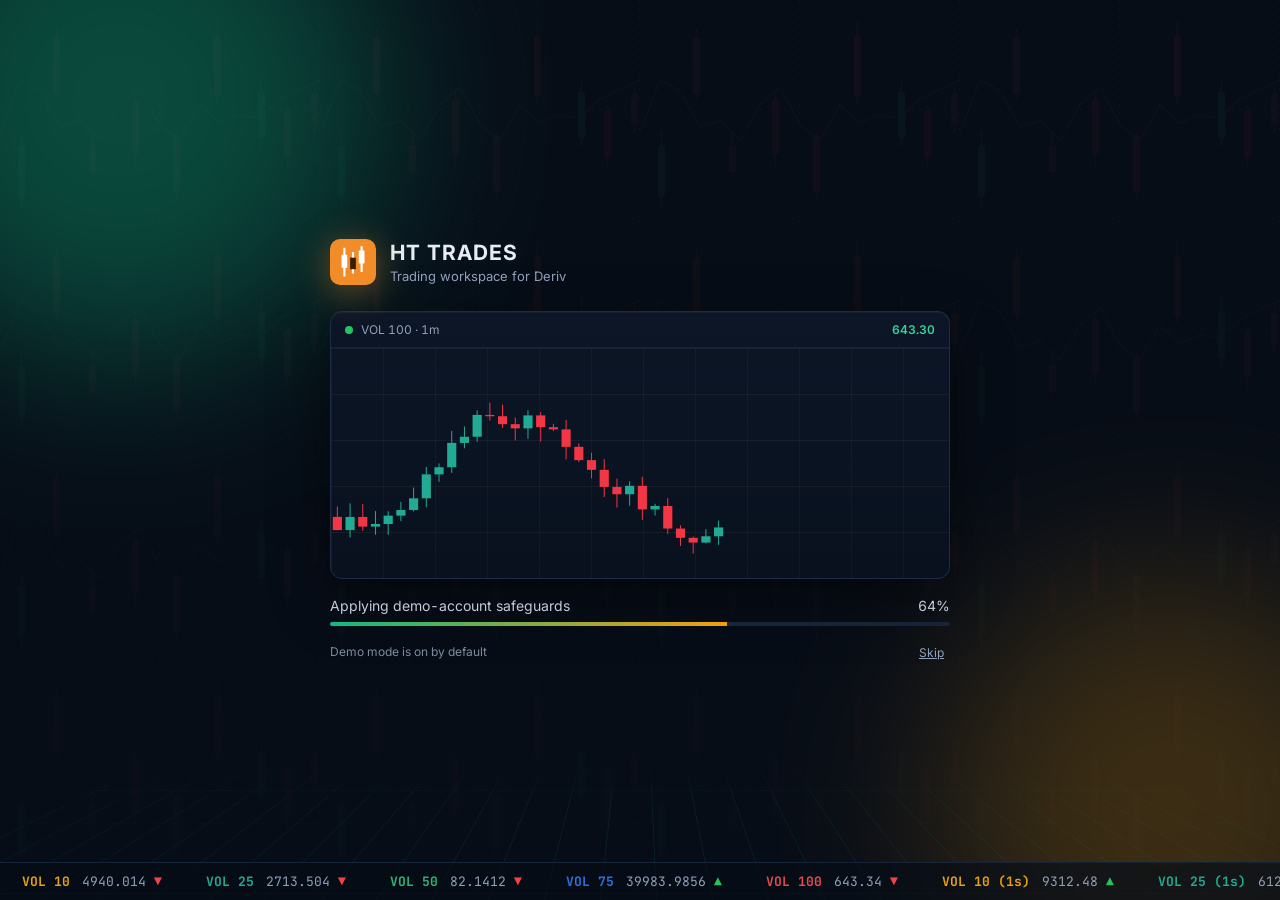
==== commit 5b8d89e0: "Add new features" ====
--- a/index.html
+++ b/index.html
@@ -9,7 +9,7 @@
 <link rel="icon" href="data:image/svg+xml,%3Csvg xmlns='http://www.w3.org/2000/svg' viewBox='0 0 32 32'%3E%3Crect width='32' height='32' rx='7' fill='%23f28c28'/%3E%3Crect x='8' y='11' width='4' height='9' fill='%23fff'/%3E%3Crect x='14' y='13' width='4' height='8' fill='%233b1d04'/%3E%3Crect x='20' y='8' width='4' height='9' fill='%23fff'/%3E%3C/svg%3E">
 <link rel="preconnect" href="https://fonts.googleapis.com"><link rel="preconnect" href="https://fonts.gstatic.com" crossorigin>
 <link rel="stylesheet" href="https://fonts.googleapis.com/css2?family=Inter:wght@400;500;600;700;800&family=JetBrains+Mono:wght@400;600&display=swap">
-<link rel="stylesheet" href="css/base.css"><link rel="stylesheet" href="css/boot.css"><link rel="stylesheet" href="css/landing.css"><link rel="stylesheet" href="css/app.css"><link rel="stylesheet" href="css/pages.css"><link rel="stylesheet" href="css/theme.css">
+<link rel="stylesheet" href="css/base.css?v=20261108a"><link rel="stylesheet" href="css/boot.css?v=20261108a"><link rel="stylesheet" href="css/landing.css?v=20261108a"><link rel="stylesheet" href="css/app.css?v=20261108a"><link rel="stylesheet" href="css/pages.css?v=20261108a"><link rel="stylesheet" href="css/theme.css?v=20261108a">
 </head>
 <body data-view="boot">
 <section id="boot">
@@ -114,22 +114,22 @@
 <div id="ovl" hidden><div class="ovb"><span class="spin"></span><b id="ovt"></b><small id="ovs"></small></div></div>
 <div id="toast" role="status" aria-live="polite" hidden></div>
 
-<script src="js/config.js"></script>
-<script src="js/oauth.js"></script>
-<script src="js/core.js"></script>
-<script src="js/chart.js"></script>
-<script src="js/boot.js"></script>
-<script src="js/engine.js"></script>
-<script src="js/deriv.js"></script>
-<script src="js/kit.js"></script>
-<script src="js/p1.js"></script>
-<script src="js/p2.js"></script>
-<script src="js/p3.js"></script>
-<script src="js/p4.js"></script>
-<script src="js/account.js"></script>
-<script src="js/admin.js"></script>
-<script src="js/ui.js"></script>
-<script src="js/help.js"></script>
-<script src="js/feed.js"></script>
+<script src="js/config.js?v=20261108a"></script>
+<script src="js/oauth.js?v=20261108a"></script>
+<script src="js/core.js?v=20261108a"></script>
+<script src="js/chart.js?v=20261108a"></script>
+<script src="js/boot.js?v=20261108a"></script>
+<script src="js/engine.js?v=20261108a"></script>
+<script src="js/deriv.js?v=20261108a"></script>
+<script src="js/kit.js?v=20261108a"></script>
+<script src="js/p1.js?v=20261108a"></script>
+<script src="js/p2.js?v=20261108a"></script>
+<script src="js/p3.js?v=20261108a"></script>
+<script src="js/p4.js?v=20261108a"></script>
+<script src="js/account.js?v=20261108a"></script>
+<script src="js/admin.js?v=20261108a"></script>
+<script src="js/ui.js?v=20261108a"></script>
+<script src="js/help.js?v=20261108a"></script>
+<script src="js/feed.js?v=20261108a"></script>
 </body>
 </html>
--- a/css/pages.css
+++ b/css/pages.css
@@ -509,3 +509,116 @@
  .ws{display:flex;flex-direction:column}
  .bin{position:static;align-self:flex-end;width:48px;height:48px;margin:0 12px 10px}.bin svg{width:34px;height:34px}
 }
+
+/* ===== Dense phone layer (v2) =====
+   Same compact density as Bulk / Manual Trader, for every other page.
+   P = any page except the two trader pages (they keep their own tuned rules). */
+@media(max-width:820px){
+ /* ---------- type scale, forms, buttons ---------- */
+ #pg:not(.pg-bulk-trader):not(.pg-manual-trader){font-size:14px}
+ #pg:not(.pg-bulk-trader):not(.pg-manual-trader) h1{font-size:21px;line-height:1.2;margin:0 0 4px}
+ #pg:not(.pg-bulk-trader):not(.pg-manual-trader) h2{font-size:18px;line-height:1.25}
+ #pg:not(.pg-bulk-trader):not(.pg-manual-trader) h3{font-size:15px;line-height:1.25}
+ #pg:not(.pg-bulk-trader):not(.pg-manual-trader) p{font-size:13.5px;line-height:1.45}
+ #pg:not(.pg-bulk-trader):not(.pg-manual-trader) .pghead{margin-bottom:10px}
+ #pg:not(.pg-bulk-trader):not(.pg-manual-trader) .fld{gap:3px;margin-bottom:8px}
+ #pg:not(.pg-bulk-trader):not(.pg-manual-trader) .fl,#pg:not(.pg-bulk-trader):not(.pg-manual-trader) .fld>label{font-size:11.5px;line-height:1.2}
+ #pg:not(.pg-bulk-trader):not(.pg-manual-trader) :is(input:not([type=checkbox]):not([type=radio]):not([type=range]),select,textarea){padding:7px 10px;font-size:16px;border-radius:8px;min-height:0}
+ #pg:not(.pg-bulk-trader):not(.pg-manual-trader) .ig span{padding:0 8px;font-size:12px}
+ #pg:not(.pg-bulk-trader):not(.pg-manual-trader) :is(.btn,.tbn){padding:7px 12px;font-size:13px;border-radius:8px}
+ #pg:not(.pg-bulk-trader):not(.pg-manual-trader) .tbn svg{width:15px;height:15px}
+ #pg:not(.pg-bulk-trader):not(.pg-manual-trader) .card{padding:12px;border-radius:10px}
+ #pg:not(.pg-bulk-trader):not(.pg-manual-trader) .pnl h4{padding:9px 12px;font-size:12.5px;gap:8px}
+ #pg:not(.pg-bulk-trader):not(.pg-manual-trader) .pnl h4 svg{width:15px;height:15px}
+ #pg:not(.pg-bulk-trader):not(.pg-manual-trader) .pb2{padding:10px}
+
+ /* ---------- Dashboard ---------- */
+ .dash{padding:14px 12px 20px;margin:-8px -12px 0;gap:14px;min-height:0}
+ .hello{font-size:24px;margin:0 0 4px}
+ .dsub{font-size:13.5px;line-height:1.45;margin:0 0 12px}
+ .tiles{display:grid;grid-template-columns:repeat(3,minmax(0,1fr));gap:8px}
+ .tile{min-height:86px;padding:10px 4px 8px;gap:6px;font-size:11.5px;line-height:1.25;border-radius:10px;justify-content:center}
+ .tile i{width:40px;height:40px;border-radius:9px}.tile i svg{width:23px;height:23px}
+ .dstrip{display:grid;grid-template-columns:1fr 1fr;gap:8px;margin-top:12px}
+ .dstrip span{min-width:0;padding:7px 10px;border-radius:8px}.dstrip small{font-size:11px}.dstrip b{font-size:14px;overflow-wrap:anywhere}
+ .dside{gap:10px}
+ .dside .card{padding:12px 14px;border-radius:12px}
+ .wel{padding-top:20px!important}.wel:before{top:9px;height:3px}
+ .wico{width:34px;height:34px;margin:0 auto 8px}.wico svg{width:18px;height:18px}
+ .wel h2{font-size:18px;margin:0 0 4px}.wel p{font-size:13.5px;line-height:1.45}
+ .gs,.qa{gap:10px}.gico{width:26px;height:26px}.gico svg{width:20px;height:20px}
+ .gs h3,.qa h3{font-size:15px;margin:0 0 4px}.gs p{font-size:13px;line-height:1.4}
+ .qa button{font-size:13.5px;padding:2px 0;line-height:1.35}
+
+ /* ---------- Quick Bot ---------- */
+ .pg-quick-bot .dp .pb2{display:grid;grid-template-columns:minmax(0,1fr) minmax(0,1fr);gap:8px 10px;align-items:end}
+ .pg-quick-bot .dp .pb2>*{grid-column:1/-1;margin:0}
+ .pg-quick-bot .dp .pb2>.fld:has(.ig),.pg-quick-bot .dp .pb2>.fld.row{grid-column:auto}
+ .pg-quick-bot .dp .pb2>.fld.row:has(.mrt),.pg-quick-bot .dp .pb2>.fld:has(.g2s){grid-column:1/-1}
+ .pg-quick-bot .dp{border-radius:10px}
+ .pg-quick-bot .qcol{gap:10px}.pg-quick-bot .qcols{gap:10px}
+ .pg-quick-bot .fld.row{display:flex;justify-content:space-between;align-items:center;gap:8px;border:1px solid var(--line);border-radius:8px;padding:6px 10px;background:var(--soft)}
+ .pg-quick-bot .fld.row .fl{margin:0}
+ .pg-quick-bot .qpx b{font-size:16px}
+
+ /* ---------- Bot Builder ---------- */
+ .bbw{gap:10px;padding-top:10px}
+ .bbl{display:grid;gap:8px}
+ .qsb{font-size:15px;padding:11px;border-radius:9px}
+ .bmh{font-size:15px;padding:11px;gap:12px}.bmh svg{width:18px;height:18px}
+ .bmenu{max-height:none}
+ #bmb .srch{margin:8px}
+ .bmi button{font-size:14.5px;padding:8px 12px;gap:10px}.bmi button>svg:first-child{width:32px;height:32px;padding:7px}
+ .bbt{gap:6px;padding:8px;flex-wrap:wrap}.bbt button{width:36px;height:36px;border-radius:8px}.bbt button svg{width:18px;height:18px}
+ .bbs{font-size:12.5px;line-height:1.4}
+ .blk{font-size:12.5px}.blk .bh{font-size:13px;padding:8px 10px}
+
+ /* ---------- Free Bots ---------- */
+ .fbw .srch.big{margin-bottom:10px}.fbw .srch input{font-size:16px;padding:9px 6px}
+ .fbg{gap:8px}
+ .fb{display:grid;grid-template-columns:minmax(0,1fr) auto;grid-template-areas:"t t" "d b" "m m";align-items:center;gap:2px 10px;padding:10px 12px;border-width:1.5px;border-radius:10px}
+ .fb h3{grid-area:t;font-size:15px;margin:0;padding-right:70px;line-height:1.25}
+ .fb p{grid-area:d;font-size:12.5px;line-height:1.35;margin:0;display:-webkit-box;-webkit-line-clamp:2;-webkit-box-orient:vertical;overflow:hidden}
+ .fb small{grid-area:m;font-size:10.5px;line-height:1.3;margin-top:3px;opacity:.85}
+ .fb .btn{grid-area:b;margin:0;padding:6px 12px;font-size:12.5px;align-self:center;white-space:nowrap}
+ .fb .rib{top:9px;right:9px;font-size:9px;padding:2px 8px}
+ .chips{gap:6px}.chips button{padding:6px 11px;font-size:13px}
+
+ /* ---------- Premium Bots ---------- */
+ .pbg{gap:8px}
+ .pbc{padding:10px 12px;gap:8px;border-radius:10px}
+ .pbh{gap:10px}.pbh h3{font-size:15px;margin:0}.pbh>svg,.pbh .pbi{width:30px;height:30px}
+ .pbh>span:first-child{width:34px;height:34px;border-radius:8px}.pbh>span:first-child svg{width:18px;height:18px}
+ .pbc p{font-size:12.5px;line-height:1.4;display:-webkit-box;-webkit-line-clamp:3;-webkit-box-orient:vertical;overflow:hidden}
+ .pbm{gap:6px}.pbm span{padding:5px 7px;border-radius:7px}.pbm small{font-size:10px}.pbm b{font-size:12px}
+ .pbc .btn{align-self:stretch;text-align:center;justify-content:center;padding:7px 10px}
+
+ /* ---------- Analysis Tools ---------- */
+ .pg-analysis-tools .subt{padding:6px 10px;margin:-8px -12px 10px}.subt button{padding:7px 12px;font-size:13px}
+ .pg-analysis-tools .atw{gap:10px}
+ .pg-analysis-tools .atc,.pg-analysis-tools .atb{padding:0}
+ .arings{gap:4px}.ar span{max-width:52px;font-size:14px}
+ .pg-analysis-tools .qad{gap:4px}
+ .xtt td,.xtt th{padding:4px 6px;font-size:11.5px}
+
+ /* ---------- Risk Calculator ---------- */
+ .rch{padding:12px 14px;gap:8px;border-radius:8px}.rch h1{font-size:20px;margin:2px 0 4px}.rch p{font-size:13px}.rch small{font-size:10px}
+ .rcw{gap:10px}
+ .rcs,.rcp{padding:12px;border-top-width:3px}
+ .rcs h3,.rcp h3{margin:-2px 0 8px;font-size:14px}
+ .rccap input{font-size:18px;padding:8px 10px}.rccap span{padding:0 10px;font-size:12px}
+ .rcq{margin:8px 0 10px;gap:5px}.rcq button{padding:5px 8px;font-size:12px}
+ .rco{grid-template-columns:repeat(3,minmax(0,1fr));gap:6px;margin-bottom:10px}
+ .rco button{padding:8px 8px;gap:1px;font-size:12.5px;line-height:1.2}.rco small{font-size:10.5px;line-height:1.25}
+ .rsl{padding:8px 0}.rsl label{font-size:13px;margin-bottom:4px}
+ .rcrec{padding:12px 14px}.rcrec b{font-size:28px}
+ .rcsc{padding:10px;gap:10px;margin:8px 0}.ringv{width:44px;height:44px}
+ .rcm{grid-template-columns:repeat(3,minmax(0,1fr));gap:6px}.rcm div{padding:8px}.rcm b{font-size:14px}.rcm small{font-size:10px}
+ .rcp h4{margin:12px 0 6px;font-size:14px}
+ .rct th{font-size:11px}.rct td{font-size:12.5px}
+ .rch2 li{padding:8px 10px;font-size:13px;gap:10px}
+}
+@media(max-width:820px){
+ .pg-analysis-tools .g2s:has(.ptab){grid-template-columns:minmax(0,1fr)}
+ .pg-analysis-tools .ptab td,.pg-analysis-tools .ptab th{font-size:11.5px}
+}
